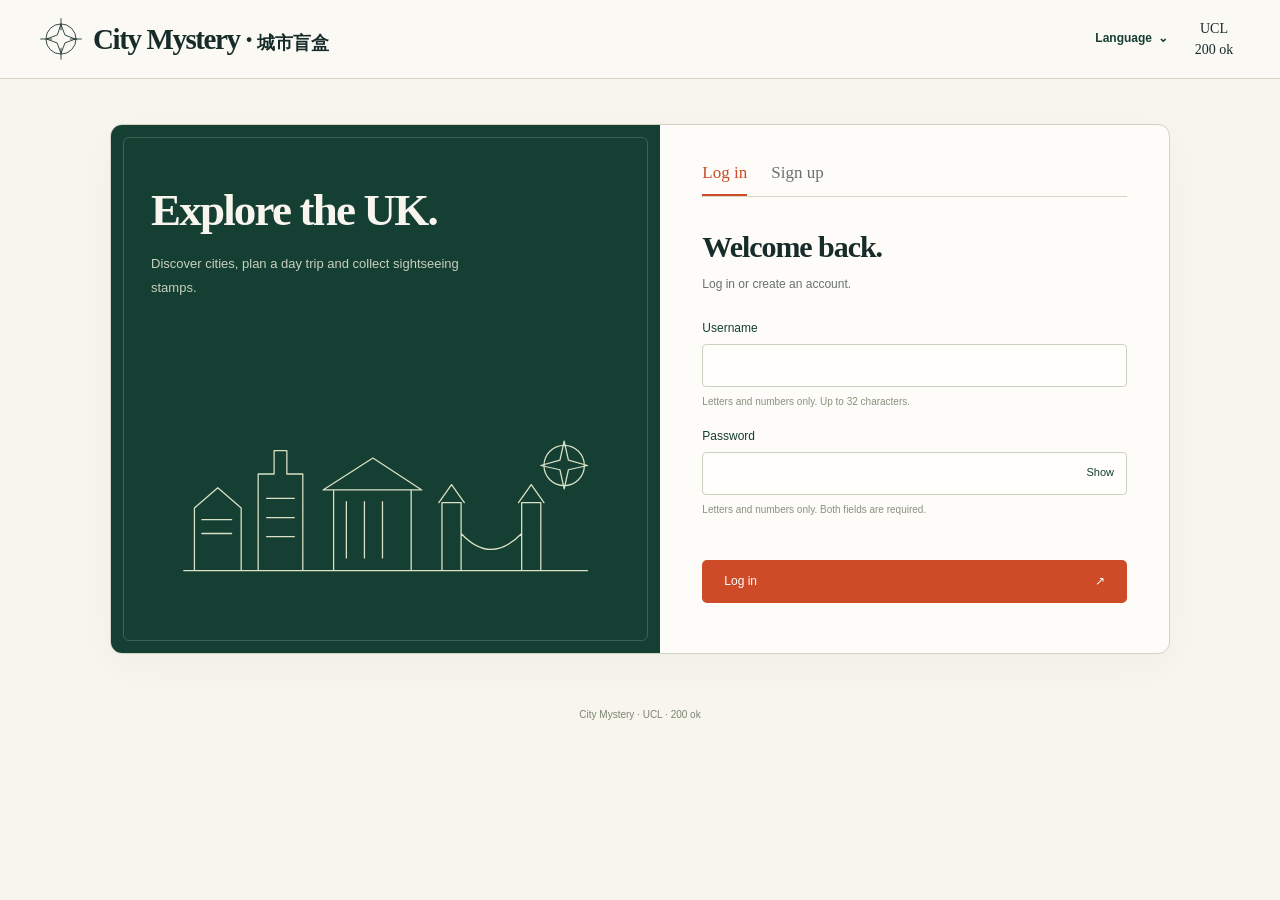
==== public/login.html @ 19444ec1 "Add City Mystery website" ====
<!doctype html>
<html lang="en"><head><meta charset="utf-8"><meta name="viewport" content="width=device-width, initial-scale=1"><meta name="theme-color" content="#153f32"><title>Log in — City Mystery</title><link rel="icon" href="assets/favicon.svg" type="image/svg+xml"><link rel="stylesheet" href="css/styles.css"><link rel="stylesheet" href="css/compact.css"><link rel="stylesheet" href="css/account.css"><link rel="stylesheet" href="css/language.css"><script src="js/locale-zh.js" defer></script><script src="js/language.js" defer></script><script src="js/account.js" defer></script><script src="js/login.js" defer></script></head>
<body><header class="site-header login-header"><div class="header-inner"><a class="brand" href="login.html" aria-label="City Mystery"><svg class="brand-compass" viewBox="0 0 64 64" aria-hidden="true"><circle cx="32" cy="32" r="23"/><path d="M32 1v17m0 28v17M1 32h17m28 0h17M32 10l6 16 16 6-16 6-6 16-6-16-16-6 16-6Z"/></svg><span><span class="brand-name"><span lang="en">City Mystery</span><span class="brand-separator" aria-hidden="true"> · </span><span class="brand-local" lang="zh-CN">城市盲盒</span></span></span></a><div class="team-mark"><span>UCL</span><span>200 ok</span></div></div></header>
<main class="login-shell"><section class="login-story"><div><h1>Explore the UK.</h1><p>Discover cities, plan a day trip and collect sightseeing stamps.</p></div><svg class="login-drawing" viewBox="0 0 400 160" aria-hidden="true"><path d="M10 139h380M20 139V80l22-19 22 19v59M27 91h28m-28 13h28M80 139V48h15V26h12v22h15v91m-34-68h26m-26 18h26m-26 18h26M151 139V63h73v76m-83-76 47-30 46 30Zm22 11v53m17-53v53m17-53v53M253 139V75h18v64m57 0V75h18v64m-96-64 12-17 12 17m51 0 12-17 12 17M271 104q28 30 57 0M277 139h45"/><circle cx="368" cy="40" r="19"/><path d="m368 17 4 18 18 5-18 4-4 18-4-18-18-4 18-5Z"/></svg></section>
<section class="login-form-panel"><div class="auth-tabs" role="tablist" aria-label="Account access"><button type="button" role="tab" aria-selected="true" data-auth-mode="login">Log in</button><button type="button" role="tab" aria-selected="false" data-auth-mode="register">Sign up</button></div><h2 id="form-title">Welcome back.</h2><p class="login-intro">Log in or create an account.</p><form id="account-form"><label for="username">Username</label><input id="username" name="username" required pattern="[A-Za-z0-9]+" maxlength="32" autocomplete="username" autocapitalize="none" spellcheck="false" title="Use letters and numbers only"><p class="field-note">Letters and numbers only. Up to 32 characters.</p><label for="password">Password</label><div class="password-field"><input id="password" name="password" type="password" required pattern="[A-Za-z0-9]+" maxlength="128" autocomplete="current-password" title="Use letters and numbers only"><button id="toggle-password" type="button" aria-controls="password">Show</button></div><p class="field-note">Letters and numbers only. Both fields are required.</p><p id="login-error" class="login-error" role="alert"></p><button id="submit-account" type="submit" class="button button-primary login-submit"><span>Log in</span><span aria-hidden="true">↗</span></button></form></section></main>
<footer class="site-footer content-width login-footer"><p>City Mystery · UCL · 200 ok</p></footer></body></html>
---- public/css/styles.css ----
/* City Mystery · plain CSS, no framework. */
:root{--paper:#f7f5ed;--paper-light:#fdfcf8;--ink:#172c29;--green:#153f32;--green-light:#e7ecdf;--orange:#ce4b28;--orange-dark:#aa3618;--muted:#69716d;--line:#d6d5c8;--serif:Georgia,'Times New Roman',serif;--sans:'Segoe UI',Arial,sans-serif;--ease:cubic-bezier(.2,.7,.2,1)}
*{box-sizing:border-box}html{scroll-behavior:smooth}body{margin:0;background:var(--paper);color:var(--ink);font:15px/1.55 var(--sans);background-image:radial-gradient(rgba(88,80,49,.035) .6px,transparent .6px);background-size:6px 6px}button,a{-webkit-tap-highlight-color:transparent}button{font:inherit}button,a,input{touch-action:manipulation}button{cursor:pointer}button:disabled{cursor:not-allowed}a{color:inherit}button:focus-visible,a:focus-visible,[tabindex]:focus-visible{outline:3px solid #d68556;outline-offset:5px}button:disabled{opacity:.55}svg{display:block;fill:none;stroke:currentColor;stroke-width:1.5;stroke-linecap:round;stroke-linejoin:round}h1,h2,h3,p,figure{margin:0}h1,h2,h3{font-family:var(--serif);font-weight:600;letter-spacing:-.035em}button strong{font-family:var(--serif)}.content-width,.header-inner{width:min(1360px,calc(100% - 88px));margin-inline:auto}.sr-only{position:absolute;width:1px;height:1px;padding:0;margin:-1px;overflow:hidden;clip:rect(0,0,0,0);white-space:nowrap;border:0}[hidden]{display:none!important}.skip-link{position:fixed;left:20px;top:-80px;padding:12px 18px;background:var(--green);color:white;z-index:100}.skip-link:focus{top:12px}
.site-header{border-bottom:1px solid var(--line);background:rgba(253,252,248,.65)}.header-inner{display:flex;align-items:center;justify-content:space-between;gap:30px;min-height:96px}.brand{display:flex;align-items:center;gap:15px;text-decoration:none;white-space:nowrap}.brand-compass{width:53px;height:53px;stroke-width:1.3}.compass-fill{fill:currentColor;stroke-width:.2}.brand-name{display:block;font:600 35px/1 var(--serif);letter-spacing:-1.4px}.site-nav{display:flex;align-items:center;gap:40px;margin-right:90px}.site-nav a{position:relative;display:block;text-decoration:none;font:18px/1.4 var(--serif);padding:12px 0}.site-nav a:hover{color:var(--orange)}.site-nav a[aria-current]{color:var(--orange)}.site-nav a[aria-current]:after{content:'';position:absolute;height:2px;background:var(--orange);bottom:3px;left:0;right:0}.team-mark{display:flex;flex-direction:column;text-align:center;min-width:52px;font:18px/1.5 var(--serif)}
.hero{display:grid;grid-template-columns:1fr 1.2fr;align-items:center;gap:50px;padding-block:36px}.eyebrow{font-size:11px;font-weight:600;letter-spacing:2.5px;text-transform:uppercase;color:#557052}.hero h1{font-size:clamp(48px,5.1vw,76px);line-height:1.04;letter-spacing:-3.2px;margin:15px 0 20px}.hero-description{font-size:17px;line-height:1.7;color:#56605d;max-width:470px}.hero-note{margin-top:23px;font-size:12px;color:#7b8075;display:flex;align-items:center;gap:8px}.small-star{font-size:21px;color:var(--orange)}.slideshow{position:relative;padding:7px 7px 31px;border:1px solid var(--line);border-radius:10px;background:#f1efe5;min-width:0}.slides{position:relative;aspect-ratio:1.93;overflow:hidden;border-radius:5px}.slide{position:absolute;inset:0;opacity:0;visibility:hidden;transition:opacity .9s ease,visibility .9s}.slide.is-active{opacity:1;visibility:visible;z-index:1}.slide img{width:100%;height:100%;object-fit:cover;display:block}.slide[data-slide="2"] img{object-position:center 43%}.slide figcaption{position:absolute;bottom:14px;left:17px;background:rgba(22,40,33,.75);color:#fff;padding:5px 10px;border-radius:3px;font:10px/1.5 var(--sans);letter-spacing:1.8px;text-transform:uppercase;backdrop-filter:blur(5px)}.carousel-controls{position:absolute;bottom:0;left:7px;right:7px;height:31px;display:flex;justify-content:center;align-items:center;gap:16px}.carousel-arrow,.carousel-pause{border:0;background:none;color:var(--green);padding:0 4px;min-width:27px;min-height:28px;font-size:16px}.carousel-pause{position:absolute;right:4px;font-size:12px}.carousel-dots{display:flex;align-items:center;gap:9px}.dot{border:0;border-radius:20px;width:6px;height:6px;padding:0;background:#aeb4a3;position:relative}.dot:after{content:'';position:absolute;inset:-10px}.dot.is-active{width:21px;background:var(--green)}
.how-band{border-block:1px solid var(--line);background:rgba(255,255,255,.3)}.how-it-works{list-style:none;padding-block:23px;padding-left:0;display:grid;grid-template-columns:1fr 1.12fr 1fr}.how-it-works li{display:flex;align-items:center;gap:17px;padding-inline:25px;border-left:1px solid var(--line)}.how-it-works li:first-child{padding-left:0;border:0}.how-it-works li:last-child{padding-right:0}.step-number{width:39px;height:39px;flex:none;border:1px solid var(--orange);border-radius:50%;display:grid;place-items:center;font:19px/1 var(--serif);color:var(--orange)}.how-it-works svg{width:27px;height:31px;color:var(--orange);flex:none;stroke-width:1.2}.how-it-works h2{font-size:19px;letter-spacing:-.4px}.how-it-works p{font-size:12px;color:var(--muted);margin-top:3px}
.pace-section{padding-block:28px 32px}.section-heading{display:flex;align-items:center;gap:10px}.section-heading h2{font-size:34px;line-height:1.25}.section-compass{font:37px/1 var(--serif);font-weight:400;color:var(--orange)}.mode-options{display:grid;grid-template-columns:1fr 1fr;gap:16px;margin-top:19px}.mode-option{position:relative;display:flex;align-items:center;gap:18px;border:1px solid #cfcec2;border-radius:7px;padding:20px 23px;background:rgba(255,255,255,.4);color:var(--ink);text-align:left;transition:background .25s,border-color .25s,transform .25s}.mode-option:hover{border-color:#758574;transform:translateY(-2px)}.mode-icon{width:35px;color:#657663;flex:none}.mode-icon svg{width:35px;height:35px;stroke-width:1.3}.mode-text{display:flex;flex-direction:column;gap:4px}.mode-text strong{font-size:26px;line-height:1.1;letter-spacing:-.6px}.mode-text>span{font-size:12px;color:var(--muted)}.mode-count{margin-left:auto;font-size:11px;white-space:nowrap;border:1px solid var(--line);padding:5px 9px;border-radius:4px;color:#556151}.mode-count span{padding-inline:3px;color:#8e9586}.radio-mark{width:22px;height:22px;border:1.4px solid #9aa297;border-radius:50%;display:grid;place-items:center;font-size:13px;flex:none;color:transparent}.mode-option.is-selected{background:var(--green);color:white;border-color:var(--green);box-shadow:inset 0 0 0 3px #ffffff06}.is-selected .mode-icon{color:#ced6be}.is-selected .mode-text>span{color:#d2dccc}.is-selected .mode-count{border-color:#ffffff30;color:#e7eadb}.is-selected .radio-mark{background:#f0f3e8;border-color:#f0f3e8;color:var(--green)}
.adventure-section{border-top:1px dashed #b5bba8;padding-top:28px;padding-bottom:20px}.adventure-heading{display:flex;justify-content:space-between;align-items:center;gap:20px;margin-bottom:26px}.section-intro{font-size:13px;color:var(--muted);margin:9px 0 0 47px}.trip-recipe{font-size:12px;color:#51604f;background:#e9ecdf;border:1px solid #d5dccb;padding:8px 13px;border-radius:30px;white-space:nowrap}.trip-recipe>span{padding-inline:5px;color:#99a28c}.card-board{display:grid;grid-template-columns:minmax(260px,.95fr) minmax(0,2.35fr);gap:24px}.city-column,.discovery-column{min-width:0}.row-heading{display:flex;justify-content:space-between;gap:10px;align-items:center;min-height:25px;margin-bottom:12px}.row-kicker{font-size:10px;letter-spacing:1.7px;font-weight:600;color:#5a7054}.tiny-note{font-size:10px;color:#848c7a}.row-heading h3{font-size:20px;letter-spacing:-.4px}.food-row-heading{margin-top:22px}.small-card-grid{display:grid;grid-template-columns:repeat(3,minmax(0,1fr));gap:13px}.flip-card{position:relative;perspective:1200px;height:285px;min-width:0}.city-card{height:calc(2 * 285px + 59px)}.flipper{position:relative;width:100%;height:100%;transform-style:preserve-3d;transition:transform .68s var(--ease)}.flip-card.is-flipped .flipper{transform:rotateY(180deg)}.card-face{position:absolute;inset:0;backface-visibility:hidden;-webkit-backface-visibility:hidden;border:1px solid var(--line);border-radius:8px;overflow:hidden;box-shadow:0 3px 10px #20281805;display:flex;flex-direction:column}.card-reveal{transform:rotateY(180deg);background:var(--paper-light);padding:16px}.card-mystery{padding:18px;text-align:center;align-items:center;justify-content:space-between;background:#e8ecde;color:var(--green);width:100%;font:inherit}.card-mystery:before{position:absolute;content:'';inset:6px;border:1px solid #bec7ae;border-radius:4px;pointer-events:none}.card-mystery:hover:not(:disabled){background:#dfe6d3}.card-label{display:flex;align-items:center;gap:7px;font-size:9px;line-height:1.3;letter-spacing:1.7px;font-weight:600;text-transform:uppercase}.card-label .mini-line{width:20px;height:1px;background:currentColor;opacity:.4}.mystery-center{display:flex;flex-direction:column;align-items:center;gap:14px;width:100%}.mystery-icon{width:44px;height:44px;stroke-width:1.2}.card-mystery h4,.card-reveal h4{margin:0;font:600 19px/1.17 var(--serif);letter-spacing:-.5px}.mystery-copy{font-size:11px;line-height:1.6;max-width:160px;color:#64735d}.reveal-prompt{font-size:11px;font-weight:600;display:flex;align-items:center;gap:8px;margin-top:8px}.reveal-prompt svg{width:14px;height:14px}.sight-card .card-mystery{background:#173f33;color:#f4f2e7}.sight-card .card-mystery:before{border-color:#ffffff35}.sight-card .card-mystery:hover:not(:disabled){background:#1f4c3d}.sight-card .mystery-copy{color:#c1cbb7}.card-corner{position:absolute;width:4px;height:4px;border:1px solid currentColor;border-radius:50%;opacity:.35;pointer-events:none}.card-corner.top-left{top:11px;left:11px}.card-corner.bottom-right{bottom:11px;right:11px}.flip-card.is-waiting .card-mystery{opacity:.66}.flip-card.is-waiting .mystery-copy{font-size:10px}.flip-card.is-locked .card-mystery{background:#eeeee5;color:#8b9488;border-style:dashed}.flip-card.is-locked .card-mystery:before{border-style:dashed;border-color:#d1d5c8}.flip-card.is-locked .mystery-copy{color:#8b9488}.locked-tag{font-size:9px;text-transform:uppercase;letter-spacing:1px;padding:4px 7px;background:#e1e4d9;border-radius:3px}.city-card .card-mystery{background:var(--green);color:var(--paper);padding:28px 22px}.city-card .card-mystery:before{inset:11px;border-color:#a3b49366;border-radius:4px}.city-card .card-mystery:after{content:'';position:absolute;inset:19px;border-block:1px solid #a3b49333;pointer-events:none}.city-card .card-mystery:hover{background:#1c4939}.city-mystery-art{width:min(100%,225px);aspect-ratio:1;margin-bottom:18px;position:relative;display:grid;place-items:center}.city-mystery-art:before,.city-mystery-art:after{content:'';position:absolute;border:1px solid #b4c3a050;border-radius:50%}.city-mystery-art:before{inset:9px}.city-mystery-art:after{inset:25px;border-style:dashed}.city-mystery-art svg{width:73%;height:73%;stroke-width:.8}.city-card .card-mystery h4{font-size:35px;line-height:1.05;letter-spacing:-1px;max-width:230px}.city-card .mystery-copy{max-width:210px;color:#bacab4;font-size:12px;margin-top:16px}.city-card .reveal-prompt{background:#ececdd;color:var(--green);padding:12px 23px;border-radius:4px;margin-bottom:10px;font-size:12px;gap:12px}.city-topline{letter-spacing:2.5px;font-size:9px;text-transform:uppercase}.city-bottomline{font-size:9px;letter-spacing:1.8px;color:#b8c7ab;margin-top:14px}.city-card .card-reveal{padding:7px;border-color:#8a9d79}.city-photo{position:relative;height:53%;min-height:220px;border-radius:4px;overflow:hidden}.city-photo img{width:100%;height:100%;object-fit:cover;display:block}.city-photo:after{content:'';position:absolute;inset:0;background:linear-gradient(transparent 60%,#132d2260)}.city-photo .city-photo-label{position:absolute;left:16px;top:16px;z-index:1;background:#f8f6eae6;border-radius:20px;padding:5px 9px;font-size:9px;letter-spacing:2px}.city-info{padding:24px 20px 15px;flex:1;display:flex;flex-direction:column;min-height:0}.country-label{font-size:10px;letter-spacing:2.3px;color:#79856d;text-transform:uppercase}.city-card .city-info h4{font-size:42px;line-height:1.1;margin-top:8px;letter-spacing:-1.2px}.city-tagline{font:italic 16px/1.4 var(--serif);color:#5c6b55;margin-top:12px}.city-description{font-size:12px;color:#7b8175;margin-top:10px;max-width:240px}.city-info .card-actions{margin-top:auto;padding-top:18px}.city-status{font-size:10px;color:var(--green);display:flex;align-items:center;gap:5px}.city-status svg{height:14px;width:14px}.city-info .draw-again{font-size:11px}.card-reveal>.card-label{color:#748069;letter-spacing:1.4px;font-size:9px}.place-title-row{display:flex;align-items:center;gap:10px;justify-content:space-between;margin-top:15px}.place-glyph{width:29px;height:29px;color:#557653;flex:none}.card-reveal h4{font-size:20px;overflow-wrap:anywhere}.place-description{font-size:11px;line-height:1.6;color:#687366;margin-top:10px}.place-address{display:flex;align-items:flex-start;gap:4px;font-size:10px;line-height:1.5;color:#818777;margin-top:11px}.place-address svg{width:12px;height:13px;flex:none;margin-top:1px}.nearby-note{font-size:9px;line-height:1.4;color:#637c50;margin-top:8px}.food-tag{font-size:9px;line-height:1.2;color:#976b3c;text-transform:uppercase;letter-spacing:.6px;margin-top:5px}.card-actions{display:flex;justify-content:space-between;align-items:center;border-top:1px solid #e0e2d6;gap:8px;margin-top:auto;padding-top:10px}.draw-again,.source-link{font-size:10px;line-height:1.5;color:#53634c;text-underline-offset:3px}.draw-again{background:none;border:0;padding:3px 0;display:flex;align-items:center;gap:4px}.draw-again svg{height:12px;width:12px}.draw-again:hover,.source-link:hover{color:var(--orange)}.source-link{text-decoration:none;color:#859078;white-space:nowrap}.source-link:hover{text-decoration:underline}.reveal-ready{font-size:9px;color:#7e8d71}.food-card .card-reveal{background:#fcfbf5}.card-reveal .food-title{font-size:18px}.card-reveal .food-title-row{margin-top:12px}.food-card .place-description{margin-top:8px;font-size:10px}.food-card .place-address{margin-top:8px;font-size:9px}.food-card .card-reveal{padding:14px}.city-column .tiny-note{font-size:9px}.card-board.city-is-busy .small-card-grid{opacity:.4;pointer-events:none;transition:opacity .2s}.flip-card.is-busy{pointer-events:none}.trip-bottom-bar{display:flex;align-items:center;justify-content:space-between;gap:30px;border-top:1px solid var(--line);padding-top:23px;margin-top:29px}.trip-bottom-bar>p{font-size:12px;color:#65705e;display:flex;align-items:center;gap:9px}.progress-dot{width:6px;height:6px;background:#9ca98d;border-radius:50%;flex:none}.progress-dot.is-ready{background:var(--orange);box-shadow:0 0 0 4px #ce4b2810}.build-action{text-align:right}.button{border:1px solid transparent;padding:12px 26px;border-radius:5px;display:inline-flex;align-items:center;justify-content:center;gap:38px;font:14px/1.5 var(--sans)}.button-primary{background:var(--orange);color:white}.button-primary:hover:not(:disabled){background:var(--orange-dark)}.button-primary:disabled{background:#b3b8b1;color:white;opacity:.7}.build-button span{font-size:20px;line-height:1}.build-action>span{display:block;font-size:10px;color:#8a8e82;margin-top:7px}.selection-note{font-size:10px;color:#8a9081;margin-top:10px}.site-footer{display:flex;justify-content:space-between;gap:20px;border-top:1px solid var(--line);padding:18px 0 26px;font-size:10px;color:#7c8575;margin-top:24px}.site-footer p>span{margin-inline:10px}.text-button{border:0;background:none;padding:0;font-size:10px;color:inherit;text-decoration:underline;text-underline-offset:4px}.blank-page{min-height:calc(100vh - 97px)}
dialog{width:min(680px,calc(100% - 32px));max-height:85vh;padding:35px;border:1px solid var(--line);border-radius:10px;background:var(--paper-light);color:var(--ink);box-shadow:0 20px 100px #14291e30}dialog::backdrop{background:#14281f70;backdrop-filter:blur(3px)}dialog h2{font-size:32px;margin:10px 0 20px}dialog h3{font-size:20px;margin:25px 0 10px}dialog p{font-size:12px;color:#64705e;margin-top:12px}dialog .eyebrow{font-size:9px}.dialog-close{position:absolute;top:14px;right:17px;border:0;background:none;color:#65735d;font-size:27px;line-height:1}.credit-entry{font-size:11px;margin:12px 0;line-height:1.8;color:#6b7665}.credit-entry a{color:var(--green)}.place-credit-city{display:block;margin-top:15px;font:600 17px var(--serif)}.place-credit-list{display:flex;flex-wrap:wrap;gap:4px 14px;list-style:none;margin:9px 0;padding:0;font-size:10px}.toast{position:fixed;bottom:24px;left:50%;transform:translateX(-50%);background:var(--green);color:white;box-shadow:0 5px 20px #0002;border-radius:6px;padding:12px 22px;font-size:12px;z-index:10;max-width:calc(100vw - 32px)}
@media(min-width:1550px){.hero h1{font-size:78px}.hero{padding-block:45px}.flip-card{height:295px}.city-card{height:649px}.card-reveal h4{font-size:21px}.place-description{font-size:12px}.food-card .place-description{font-size:11px}.food-card .food-title{font-size:20px}}
@media(max-width:1190px){.content-width,.header-inner{width:calc(100% - 56px)}.site-nav{margin-right:0;gap:27px}.brand-name{font-size:30px}.brand-compass{width:45px;height:45px}.hero{gap:30px}.hero h1{letter-spacing:-2px}.hero-description{font-size:15px}.hero-note{font-size:10px}.how-it-works{grid-template-columns:1fr 1.1fr 1fr}.how-it-works li{gap:11px;padding-inline:17px}.how-it-works svg{display:none}.how-it-works h2{font-size:17px}.how-it-works p{font-size:10px}.mode-option{padding:18px;gap:13px}.mode-count{font-size:9px}.mode-text strong{font-size:24px}.mode-text>span{font-size:11px}.mode-icon{display:none}.section-heading h2{font-size:31px}.card-board{grid-template-columns:minmax(235px,.95fr) minmax(0,2.4fr);gap:17px}.small-card-grid{gap:10px}.flip-card{height:298px}.city-card{height:655px}.card-reveal{padding:13px}.place-title-row{margin-top:12px;gap:6px}.card-reveal h4{font-size:18px}.place-glyph{width:24px;height:24px}.food-card .card-reveal{padding:12px}.food-card .food-title{font-size:17px}.row-kicker{font-size:9px}.city-column .tiny-note{display:none}.card-mystery{padding:17px 12px}.mystery-copy{font-size:10px}.card-mystery h4{font-size:18px}.city-card .city-info h4{font-size:36px}.city-info{padding:22px 15px 14px}}
@media(max-width:900px){.header-inner{gap:18px;min-height:85px}.brand{gap:10px}.brand-name{font-size:27px}.brand-compass{width:39px;height:39px}.site-nav{gap:22px}.site-nav a{font-size:15px}.team-mark{font-size:15px;min-width:40px}.hero{gap:23px}.hero h1{font-size:50px}.hero-note{display:none}.hero-description{font-size:14px;line-height:1.6}.eyebrow{font-size:9px}.slides{aspect-ratio:1.5}.mode-options{gap:12px}.mode-option{padding:17px 15px;gap:10px}.mode-text strong{font-size:23px}.mode-text>span{font-size:10px}.mode-count{display:none}.radio-mark{margin-left:auto}.trip-recipe{font-size:10px}.card-board{grid-template-columns:minmax(200px,.9fr) minmax(0,2fr);gap:16px}.small-card-grid{grid-template-columns:repeat(3,minmax(0,1fr));gap:8px}.card-reveal h4{font-size:16px}.card-reveal .food-title{font-size:15px}.place-glyph{display:none}.place-description{font-size:10px}.source-link{font-size:9px}.draw-again{font-size:9px}.card-reveal{padding:11px}.food-card .card-reveal{padding:10px}.flip-card{height:315px}.city-card{height:689px}.city-photo{height:47%}.city-card .card-mystery h4{font-size:30px}.card-mystery h4{font-size:16px}.mystery-icon{width:34px;height:34px}.card-label{font-size:8px;letter-spacing:1px}.mystery-copy{font-size:9px}.reveal-prompt{font-size:10px;gap:3px}.city-card .card-mystery{padding:25px 17px}.city-card .reveal-prompt{padding:11px 15px}.city-card .city-info h4{font-size:33px}.city-status{font-size:9px}.city-info .card-actions{align-items:start;gap:10px;flex-direction:column}.city-info .draw-again{font-size:10px}.card-reveal .place-address{font-size:9px}.nearby-note{font-size:8px}.city-tagline{font-size:15px}.city-description{font-size:11px}.how-it-works h2{font-size:16px}.how-it-works p{font-size:9px}.step-number{width:32px;height:32px;font-size:16px}}
@media(max-width:700px){.content-width,.header-inner{width:calc(100% - 36px)}.header-inner{position:relative;min-height:110px;align-items:flex-start;padding-top:18px}.brand-name{font-size:28px}.team-mark{font-size:14px}.site-nav{position:absolute;bottom:0;left:0;right:0;justify-content:center;gap:35px}.site-nav a{font-size:14px;padding:9px 0 11px}.site-nav a[aria-current]:after{bottom:5px}.hero{grid-template-columns:1fr;padding-block:27px;gap:24px}.hero h1{font-size:55px;margin:12px 0 14px;letter-spacing:-2.4px}.hero-description{max-width:490px;font-size:14px}.hero-note{display:flex;margin-top:14px}.slideshow{padding:5px 5px 29px}.slides{aspect-ratio:1.95}.slide figcaption{font-size:8px;bottom:10px;left:10px}.eyebrow{font-size:9px;letter-spacing:2px}.how-it-works{padding-block:17px;grid-template-columns:repeat(3,1fr)}.how-it-works li{padding-inline:12px;display:block}.how-it-works .step-number{width:27px;height:27px;margin-bottom:9px;font-size:14px}.how-it-works h2{font-size:15px;line-height:1.2}.how-it-works p{font-size:9px;line-height:1.5;margin-top:6px;max-width:120px}.pace-section{padding-block:25px}.section-heading h2{font-size:29px;line-height:1.15}.section-compass{font-size:30px}.section-heading{gap:8px}.mode-options{margin-top:18px;gap:10px}.mode-option{padding:15px 12px;align-items:flex-start;min-height:106px;gap:6px}.mode-text strong{font-size:22px}.mode-text>span{font-size:9px;line-height:1.5;margin-top:3px;max-width:120px}.radio-mark{width:18px;height:18px;font-size:10px;margin-top:3px}.adventure-section{padding-top:24px}.adventure-heading{display:block;margin-bottom:23px}.section-intro{margin-left:38px;font-size:11px;margin-top:8px}.trip-recipe{display:inline-block;margin-top:14px;margin-left:38px;font-size:10px;padding:5px 10px}.card-board{display:block}.city-column{margin-bottom:27px}.city-column .row-heading{margin-bottom:10px}.city-column .tiny-note{display:block}.city-card{height:380px;max-width:100%}.city-card .card-mystery{padding:22px;flex-direction:column}.city-card .mystery-center{flex-direction:row;gap:15px;text-align:left;width:100%;justify-content:center}.city-mystery-art{width:145px;flex:none;margin-bottom:0}.city-card .card-mystery h4{font-size:31px;max-width:150px}.city-card .mystery-copy{max-width:160px;font-size:11px;margin-top:11px}.city-card .reveal-prompt{padding:10px 21px;margin-bottom:0}.city-bottomline{margin-top:10px;font-size:8px}.city-topline{font-size:8px}.city-card .card-reveal{display:grid;grid-template-columns:46% 54%;padding:6px}.city-photo{height:100%;min-height:0}.city-info{padding:20px 15px}.city-card .city-info h4{font-size:33px;margin-top:7px}.country-label{font-size:9px}.city-tagline{font-size:14px}.city-description{font-size:11px}.city-info .card-actions{flex-direction:column;padding-top:13px;gap:7px}.city-photo .city-photo-label{left:9px;top:10px;font-size:8px}.small-card-grid{gap:9px}.flip-card:not(.city-card){height:285px}.card-mystery{padding:16px 10px}.card-label{font-size:7px}.card-mystery h4{font-size:16px;letter-spacing:-.4px}.mystery-copy{font-size:9px}.card-reveal h4,.card-reveal .food-title{font-size:15px;letter-spacing:-.5px;line-height:1.15}.place-title-row{margin-top:14px}.place-description{font-size:9px;line-height:1.5}.food-card .place-description{font-size:9px}.card-reveal .place-address,.food-card .place-address{font-size:8px;gap:3px;margin-top:8px}.place-address svg{width:10px;height:11px}.card-reveal{padding:10px}.food-card .card-reveal{padding:9px}.food-tag{font-size:7px;line-height:1.3}.nearby-note{font-size:7px}.source-link{font-size:8px}.card-actions{gap:3px;padding-top:8px}.draw-again{font-size:8px;gap:2px}.draw-again svg{width:10px}.food-row-heading{margin-top:22px}.row-heading h3{font-size:20px}.tiny-note{font-size:9px}.trip-bottom-bar{flex-direction:column;gap:16px;align-items:stretch;margin-top:24px;padding-top:20px}.trip-bottom-bar>p{font-size:11px}.build-action{text-align:center}.build-button{width:100%;justify-content:space-between;padding:13px 18px}.build-action>span{font-size:9px}.selection-note{font-size:9px;text-align:center;margin-top:15px}.site-footer{font-size:9px;align-items:center;gap:12px;padding-bottom:20px;margin-top:10px}.site-footer p>span{margin-inline:4px}.text-button{font-size:9px}.blank-page{min-height:calc(100vh - 111px)}dialog{padding:29px 23px}dialog h2{font-size:29px}}
@media(max-width:390px){.content-width,.header-inner{width:calc(100% - 28px)}.hero h1{font-size:48px}.brand-name{font-size:25px}.brand-compass{width:35px;height:35px}.site-nav{gap:28px}.section-heading h2{font-size:26px}.mode-text strong{font-size:20px}.mode-option{padding:13px 10px}.small-card-grid{gap:6px}.card-reveal{padding:8px}.food-card .card-reveal{padding:8px}.card-reveal h4,.card-reveal .food-title{font-size:14px}.card-mystery h4{font-size:14px}.mystery-copy{font-size:8px}.reveal-prompt{font-size:9px}.card-mystery{padding:16px 8px}.card-actions{flex-wrap:wrap}.city-card .mystery-center{gap:7px}.city-mystery-art{width:128px}.city-card .card-mystery h4{font-size:29px}.city-card .city-info h4{font-size:28px}.city-tagline{font-size:13px}.city-description{font-size:10px}.city-info{padding:18px 12px}.flip-card:not(.city-card){height:300px}}
@media(max-width:600px){.small-card-grid{grid-template-columns:repeat(2,minmax(0,1fr));gap:12px}.small-card-grid .flip-card:last-child{grid-column:1/-1;height:235px}.flip-card:not(.city-card){height:310px}.food-card:not(.city-card){height:335px}.card-reveal{padding:15px}.food-card .card-reveal{padding:15px}.card-reveal h4,.card-reveal .food-title{font-size:19px;letter-spacing:-.4px}.card-reveal .place-description,.food-card .place-description{font-size:11px;line-height:1.6}.card-reveal .place-address,.food-card .place-address{font-size:10px;margin-top:11px}.card-reveal .food-tag{font-size:8px}.nearby-note{font-size:9px}.draw-again{font-size:10px}.source-link{font-size:9px}.card-label{font-size:9px}.card-actions{flex-wrap:nowrap;gap:8px}.card-mystery{padding:20px 14px}.card-mystery h4{font-size:19px}.mystery-copy{font-size:11px}.reveal-prompt{font-size:11px}.small-card-grid .flip-card:last-child .place-description{max-width:300px}.small-card-grid .flip-card:last-child .place-title-row{margin-top:10px}.small-card-grid .flip-card:last-child .card-mystery .mystery-center{gap:9px}.small-card-grid .flip-card:last-child .mystery-icon{width:30px;height:30px}}
@media(max-width:700px){.mode-option{flex-wrap:wrap;min-height:132px;align-content:flex-start}.mode-count{display:block;order:3;margin-left:0;margin-top:9px;font-size:8px;padding:4px 6px}.mode-text{padding-right:15px}.radio-mark{position:absolute;right:12px;top:14px}}
@media(prefers-reduced-motion:reduce){html{scroll-behavior:auto}*,*:before,*:after{animation-duration:.01ms!important;transition-duration:.01ms!important}.slide{transition:none}.mode-option:hover{transform:none}}

/* Photographs on every revealed sight and food card. */
.flip-card:not(.city-card){height:355px}.city-card{height:769px}
.discovery-photo{position:relative;flex:none;height:112px;overflow:hidden;border-radius:4px;margin-bottom:0;background:#e4e9dc}.discovery-photo img{display:block;width:100%;height:100%;object-fit:cover}.card-reveal.has-photo>.card-label{position:absolute;top:22px;left:22px;z-index:1;background:#faf9efed;border-radius:20px;padding:4px 7px;color:#4c6144;font-size:8px;gap:4px;letter-spacing:1px}.card-reveal.has-photo>.card-label .mini-line{width:9px}.card-reveal.has-photo .place-title-row{margin-top:14px}.card-reveal.has-photo .place-glyph{display:none}.dish-caption{position:absolute;bottom:5px;right:5px;background:#fffdf1db;border-radius:2px;padding:2px 5px;font:8px/1.4 var(--sans);letter-spacing:.2px;color:#5d6954}.card-reveal.has-photo .card-actions{margin-top:auto}.card-reveal.has-photo .place-description{font-size:11px}.card-reveal.has-photo .place-address{font-size:10px}.food-card .card-reveal.has-photo .nearby-note{font-size:9px}.food-card .card-reveal.has-photo .food-title{font-size:19px}
@media(max-width:1190px){.card-reveal.has-photo{padding:12px}.card-reveal.has-photo>.card-label{top:18px;left:18px}.card-reveal.has-photo .place-description{font-size:10px}.card-reveal.has-photo .place-address{font-size:9px}.food-card .card-reveal.has-photo .food-title{font-size:18px}}
@media(max-width:900px){.card-board{display:block}.city-column{margin-bottom:27px}.city-card{height:460px}.city-card .card-reveal{display:grid;grid-template-columns:46% 54%}.city-card .city-photo{height:100%;min-height:0}.city-card .city-info{padding:25px}.city-card .mystery-center{flex-direction:row;justify-content:center;gap:22px;text-align:left}.city-mystery-art{width:180px;margin-bottom:0}.city-card .card-mystery h4{max-width:200px}.city-card .mystery-copy{font-size:12px}.flip-card:not(.city-card){height:410px}.card-reveal.has-photo .place-description{font-size:11px}.card-reveal.has-photo .place-address{font-size:10px}}
@media(max-width:600px){.small-card-grid .flip-card:last-child{height:400px}.flip-card:not(.city-card){height:420px}.city-card .city-info{padding:20px 14px}.city-mystery-art{width:140px}.city-card .mystery-center{gap:14px}.card-reveal.has-photo .place-title-row{margin-top:12px}.card-reveal.has-photo .place-description{font-size:11px}.card-reveal.has-photo .place-address{font-size:10px}.food-card .card-reveal.has-photo .place-description{display:none}.card-reveal.has-photo .food-tag{font-size:9px}}
@media(max-width:420px){.small-card-grid{grid-template-columns:1fr}.small-card-grid .flip-card:last-child{grid-column:auto;height:365px}.flip-card:not(.city-card){height:365px}.food-card .card-reveal.has-photo .place-description{display:block}.card-reveal.has-photo{padding:15px}.card-reveal.has-photo>.card-label{top:21px;left:21px}.card-reveal.has-photo .place-address{font-size:11px}.card-reveal.has-photo .place-title-row h4,.food-card .card-reveal.has-photo .food-title{font-size:22px}.city-card{height:460px}.city-card .mystery-center{gap:7px}.city-mystery-art{width:125px}}

/* Keep the redraw action readable at every card width. */
.flip-card .draw-again {
  min-height: 24px;
  font-size: 13px;
  font-weight: 600;
  color: var(--green);
  text-decoration: underline;
  gap: 5px;
}
.city-card .city-info .draw-again { font-size: 14px; }
.flip-card .draw-again svg { width: 13px; height: 13px; flex: none; }
.flip-card .draw-again:hover { color: var(--orange); }

.city-card .card-reveal {
  display: flex;
  flex-direction: column;
}
.city-card .city-photo {
  flex: 0 0 50%;
  height: auto;
  min-height: 0;
}
.city-card .city-photo img { object-position: center 38%; }
.city-card .city-description {
  margin: 10px 0 0;
  font: 15px/1.55 var(--serif);
  color: var(--muted);
}
@media (max-width: 700px) {
  .city-card .city-photo { flex-basis: 46%; }
  .city-card .city-description { font-size: 14px; }
}

/* The description sits below the address on both types of discovery card. */
.card-reveal.has-photo .place-description,
.food-card .card-reveal.has-photo .place-description {
  display: block;
  margin: 8px 0 0;
  font-size: 12px;
  line-height: 1.45;
}
@media (max-width: 700px) {
  .card-reveal.has-photo .place-description,
  .food-card .card-reveal.has-photo .place-description { font-size: 11px; }
}
---- public/css/compact.css ----
/* Shared, compact proportions. Mobile keeps comfortable reading and tap sizes. */
@media (min-width: 901px) {
  .content-width,.header-inner{width:min(1200px,calc(100% - 64px))}
  .header-inner{min-height:74px;gap:24px}
  .brand{gap:11px}.brand-compass{width:42px;height:42px}
  .brand-name{font-size:29px}
  .site-nav{gap:30px;margin-right:45px}.site-nav a{font-size:16px;padding:9px 0}
  .team-mark{font-size:15px}
  .hero,.trip-hero{padding-block:22px;gap:36px;grid-template-columns:1fr 1.1fr}
  .hero h1,.trip-hero h1{font-size:clamp(40px,3.8vw,53px);letter-spacing:-2px;line-height:1.05;margin:12px 0 14px}
  .hero-description,.trip-hero .hero-description{font-size:14px;line-height:1.65;max-width:410px}
  .eyebrow{font-size:9px;letter-spacing:2px}.hero-note{font-size:10px;margin-top:14px}
  .slideshow{padding:5px 5px 27px;border-radius:7px}
  .slides,.trip-slideshow .slides{aspect-ratio:2.5;max-height:220px}
  .carousel-controls{height:27px}.slide figcaption{font-size:8px;bottom:10px;left:12px}
  .how-it-works{padding-block:15px;margin-block:0}
  .how-it-works li{gap:12px;padding-inline:20px}
  .step-number{width:31px;height:31px;font-size:16px}
  .how-it-works svg{width:23px;height:25px}
  .how-it-works h2{font-size:17px}.how-it-works p{font-size:11px}
  .pace-section{padding-block:20px 23px}
  .section-heading h2,.trip-section-heading h2{font-size:28px}
  .section-compass{font-size:30px}.section-heading{gap:8px}
  .mode-options{margin-top:13px;gap:13px}
  .mode-option{padding:14px 18px;gap:13px;border-radius:5px}
  .mode-icon,.mode-icon svg{width:28px;height:28px}
  .mode-text strong{font-size:22px}.mode-text>span{font-size:11px}
  .mode-count{font-size:10px;padding:4px 7px}.radio-mark{width:19px;height:19px;font-size:11px}
  .adventure-section{padding-top:21px}.adventure-heading{margin-bottom:18px}
  .section-intro{font-size:11px;margin-top:6px;margin-left:38px}
  .trip-recipe{font-size:10px;padding:6px 10px}
  .card-board{gap:20px;grid-template-columns:minmax(240px,.95fr) minmax(0,2.35fr)}
  .row-heading{margin-bottom:9px;min-height:23px}.row-heading h3{font-size:18px}
  .food-row-heading{margin-top:18px}.small-card-grid{gap:11px}
  .flip-card:not(.city-card){height:330px}.city-card{height:710px}
  .card-reveal.has-photo{padding:12px}.discovery-photo{height:100px}
  .card-reveal.has-photo>.card-label{top:18px;left:18px}
  .card-reveal.has-photo .place-title-row{margin-top:11px}
  .card-reveal h4,.food-card .card-reveal.has-photo .food-title{font-size:18px}
  .city-card .city-info h4{font-size:34px}.city-info{padding:18px 16px 12px}
  .city-card .card-mystery h4{font-size:29px}.city-mystery-art{width:185px;margin-bottom:12px}
  .city-tagline{font-size:14px;margin-top:9px}.city-description{font-size:11px;margin-top:8px}
  .city-card .reveal-prompt{padding:10px 19px}.card-mystery{padding:15px}
  .card-mystery h4{font-size:17px}.mystery-icon{width:36px;height:36px}
  .trip-bottom-bar{padding-top:17px;margin-top:22px;gap:22px}
  .button{padding:10px 21px;font-size:12px;gap:28px}
  .site-footer{padding-block:14px 20px;margin-top:18px}
  .edit-discoveries{margin-top:15px}
  .trip-summary{padding-block:12px;margin-bottom:21px}
  .trip-summary>div{font-size:17px;gap:14px}.trip-summary svg{width:23px;height:23px}
  .trip-section-heading{margin-bottom:16px}
  .trip-page .trip-list-columns{gap:22px 14px}
  .sight-itinerary,.food-itinerary{row-gap:22px}
  .trip-page .trip-column-heading h3{font-size:20px}
  .trip-page .trip-sight-card,.trip-page .food-find{padding:10px}
  .trip-page .trip-place-visual{height:88px;margin-bottom:10px}
  .trip-page .trip-place-title,.trip-page .food-find .trip-place-title{font-size:18px}
  .trip-page .trip-place-description,.trip-page .food-find .trip-place-description{margin-top:7px;line-height:1.55}
  .trip-page .trip-place-address,.trip-page .food-find .trip-place-address{margin-top:8px;line-height:1.5}
  .trip-page .trip-sight:not(:last-child):after{bottom:-22px;height:22px}
  .trip-page .trip-leg{bottom:-18px}
  .trip-map-panel{padding:12px 10px;top:16px}
  .map-panel-heading{padding-bottom:11px}.map-panel-heading h2{font-size:22px}
  .trip-page .map-frame{height:clamp(380px,55vh,540px)}
  .route-information{padding-top:10px;font-size:10px}.route-explanation{font-size:9px;margin-top:7px}
}
@media (min-width: 901px) and (max-width: 1100px) {
  .site-nav{margin-right:0;gap:24px}.card-board{gap:16px}
  .card-reveal h4,.food-card .card-reveal.has-photo .food-title{font-size:17px}
}
@media (max-width: 900px) {
  .hero h1,.trip-hero h1{font-size:44px}
  .hero,.trip-hero{padding-block:23px}
  .slides,.trip-slideshow .slides{aspect-ratio:2.15;max-height:240px}
  .trip-page .map-frame{height:390px}
}

/* More room for photographs; fewer captions and no architectural crops. */
.slides,.trip-slideshow .slides{aspect-ratio:1.8;max-height:300px;background:#eeeee5}
.slide img{object-fit:contain;object-position:center!important}
.hero h1,.trip-hero h1{font-size:clamp(38px,3.7vw,50px)}
.discovery-photo{height:160px;background:#f0f0e9}
.discovery-photo img,.trip-place-visual img{object-fit:contain;object-position:center}
.city-photo{height:66%;background:#f0f0e9}.city-photo img{object-fit:contain;object-position:center}
.city-tagline{display:none}.city-info{padding:16px}.city-card .city-info h4{font-size:32px}
.flip-card:not(.city-card){height:330px}.city-card{height:710px}
.card-reveal.has-photo .place-address{font-size:10px;margin-top:10px}
.card-reveal.has-photo .place-title-row{margin-top:12px}
.card-reveal.has-photo .place-description{display:none}
.trip-page .trip-place-visual{height:175px;background:#f0f0e9}
.trip-page .trip-column-heading>p{min-height:0}.trip-page .trip-list-columns{row-gap:22px}
.trip-page .trip-place-address{font-size:10px}.trip-page .trip-card-links,.trip-page .food-find-footer{min-height:32px}
.trip-page .food-find-nearby{font-size:9px}
.complete-trip-box{padding-top:13px;margin-top:13px}
.route-information:has(#route-status:empty){display:none}
@media(min-width:901px){.hero,.trip-hero{padding-block:22px}.trip-hero h1{margin-bottom:0}.trip-page .map-frame{height:clamp(380px,55vh,540px)}}
@media(max-width:900px){.city-card{height:430px}.city-card .city-photo{height:100%}.discovery-photo{height:150px}.flip-card:not(.city-card){height:330px}.trip-page .trip-place-visual{height:190px}}
@media(max-width:600px){.small-card-grid{grid-template-columns:1fr}.small-card-grid .flip-card:last-child{grid-column:auto;height:330px}.flip-card:not(.city-card){height:330px}.discovery-photo{height:175px}.city-card{height:360px}.slides,.trip-slideshow .slides{aspect-ratio:1.65;max-height:250px}.trip-page .trip-place-visual{height:200px}}

.trip-page .trip-place-visual{display:block}.trip-place-visual img{display:block;width:100%;height:100%;min-width:0;min-height:0}

.build-action{margin-left:auto}.site-footer{justify-content:flex-end;border-top:0;padding-block:8px 14px;margin-top:8px}.build-action>span:empty{display:none}
---- public/css/account.css ----
.auth-pending main,.auth-pending .site-footer{visibility:hidden}
.account-button{border:1px solid var(--line);border-radius:6px;background:var(--paper-light);color:var(--green);padding:8px 12px;min-width:70px;max-width:150px;cursor:pointer;font:12px/1.3 var(--sans);gap:3px;align-items:center}
.account-button:hover{border-color:var(--green);background:#e9edde}.account-symbol{font-size:21px;line-height:1}.account-button-name{max-width:125px;overflow:hidden;text-overflow:ellipsis;white-space:nowrap}
.account-dialog{width:min(390px,calc(100% - 36px));padding:34px;border:1px solid var(--line);border-radius:10px;background:var(--paper-light);color:var(--ink)}
dialog::backdrop{background:#132c2960;backdrop-filter:blur(3px)}.account-dialog h2{font-size:32px;margin-top:9px}.account-details{margin:26px 0}.account-details dt{font-size:10px;letter-spacing:1.6px;text-transform:uppercase;color:var(--muted);margin-top:18px}.account-details dd{margin:6px 0 0;font-size:16px;overflow-wrap:anywhere}.logout-button{width:100%;justify-content:space-between;margin-top:9px}.account-error{font-size:12px;color:var(--orange)}
.connection-error{text-align:center;padding:80px 24px;position:fixed;inset:74px 0 0;background:var(--paper);z-index:5}.connection-error h1{font-size:40px}.connection-error p{margin:20px}.connection-error a{text-decoration:none}
.login-header .site-nav{display:none}.login-header .header-inner{min-height:78px}.login-header .team-mark{font-size:14px}
.login-shell{width:min(1060px,calc(100% - 64px));margin:45px auto;display:grid;grid-template-columns:1.08fr 1fr;min-height:530px;border:1px solid #cfd4c3;border-radius:12px;background:var(--paper-light);overflow:hidden;box-shadow:0 12px 40px #20362a08}
.login-story{position:relative;background:var(--green);color:var(--paper);padding:43px 40px;display:flex;flex-direction:column;justify-content:space-between;overflow:hidden}.login-story:before{content:'';position:absolute;inset:12px;border:1px solid #e7edda30;border-radius:6px;pointer-events:none}.login-story .eyebrow{color:#b9c9a9;font-size:9px}.login-story h1{font-size:45px;line-height:1.07;margin:18px 0;letter-spacing:-1.8px}.login-story p:not(.eyebrow){font-size:13px;line-height:1.8;color:#c7d0bf;max-width:330px}.login-drawing{width:100%;height:170px;margin:25px 0 17px;color:#d8e1c5;stroke-width:1.2}.login-caption{font-size:9px;letter-spacing:2px;color:#adbd9c}.login-form-panel{padding:38px 42px}.auth-tabs{display:flex;gap:24px;border-bottom:1px solid var(--line);margin-bottom:32px}.auth-tabs button{border:0;border-bottom:2px solid transparent;background:none;color:var(--muted);padding:0 0 11px;font:17px var(--serif)}.auth-tabs button[aria-selected=true]{border-color:var(--orange);color:var(--orange)}.login-form-panel h2{font-size:30px;line-height:1.2;margin-bottom:10px}.login-intro{font-size:12px;color:var(--muted);margin-bottom:25px}.login-form-panel label{display:block;font-size:12px;color:var(--green);margin:17px 0 7px}.login-form-panel input{width:100%;height:43px;border:1px solid #cbd1bf;border-radius:4px;background:#fffefa;padding:10px 12px;font:14px var(--sans);color:var(--ink)}.login-form-panel input:focus{outline:2px solid #9eb393;outline-offset:2px}.field-note{font-size:10px;color:#89917e;margin-top:7px}.password-field{position:relative}.password-field input{padding-right:60px}.password-field button{position:absolute;right:10px;top:11px;border:0;background:none;font:11px var(--sans);color:var(--green);padding:3px}.login-error{font-size:12px;color:var(--orange);min-height:21px;margin-top:13px}.login-submit{width:100%;justify-content:space-between;margin-top:8px;min-height:43px}.login-bottom{font:italic 13px var(--serif);color:#809072;margin-top:22px}.login-footer{justify-content:center;border:0;font-size:10px}.login-footer p{color:#7a8670}
.complete-trip-box{border-top:1px solid var(--line);margin-top:17px;padding:17px 5px 3px}.complete-trip-box p{font-size:11px;color:var(--muted);margin-bottom:12px}.complete-trip-box .button{width:100%;justify-content:space-between}.complete-trip-box a{display:block;text-align:center;font-size:11px;color:var(--green);margin-top:12px;text-underline-offset:3px}.complete-trip-box .complete-status{margin:10px 0 0;color:var(--orange)}
@media(max-width:700px){.login-shell{width:calc(100% - 32px);margin:25px auto;grid-template-columns:1fr}.login-story{padding:29px}.login-story h1{font-size:35px}.login-drawing{height:105px;margin:15px 0}.login-story p:not(.eyebrow){max-width:none}.login-form-panel{padding:29px}.login-header .header-inner{min-height:80px}.account-dialog{padding:29px}.account-button{padding:6px 9px;max-width:105px}.account-button-name{max-width:80px}}
---- public/css/language.css ----
.header-actions { display: flex; align-items: center; gap: 10px; flex: none; }
.header-actions .account-button {
  flex-direction: row;
  justify-content: center;
  align-items: center;
  gap: 7px;
  min-height: 44px;
  min-width: 0;
  padding: 7px 8px;
  border: 0;
  background: transparent;
  font-weight: 600;
}
.header-actions .account-button svg { flex: none; }
.header-actions .account-button:hover {
  background: transparent;
  text-decoration: underline;
  text-underline-offset: 3px;
}

.brand-local { font-size: .62em; font-family: var(--sans); letter-spacing: 0; white-space: nowrap; }
.language-menu { position: relative; font: 600 12px/1.3 var(--sans); color: var(--green); }
.language-menu summary {
  display: flex;
  align-items: center;
  justify-content: center;
  gap: 6px;
  min-height: 44px;
  padding: 7px 10px;
  border: 0;
  border-radius: 6px;
  background: transparent;
  cursor: pointer;
  list-style: none;
}
.language-menu summary::-webkit-details-marker { display: none; }
.language-menu summary:hover { text-decoration: underline; text-underline-offset: 3px; }
.language-options {
  position: absolute;
  z-index: 12;
  top: calc(100% + 6px);
  right: 0;
  min-width: 120px;
  padding: 5px;
  border: 1px solid var(--line);
  border-radius: 6px;
  background: var(--paper-light);
  box-shadow: 0 6px 16px #20342520;
}
.language-options button {
  display: block;
  width: 100%;
  padding: 9px 10px;
  border: 0;
  border-radius: 4px;
  background: transparent;
  color: var(--green);
  font: inherit;
  text-align: left;
}
.language-options button:hover,
.language-options button[aria-pressed="true"] { background: #e9edde; }
html[lang="zh-CN"] .passport-page-heading,
html[lang="zh-CN"] .eyebrow { letter-spacing: .1em; }
@media (max-width: 900px) {
  .brand-local { display: block; margin-top: 4px; }
  .brand-separator { display: none; }
}
@media (max-width: 700px) {
  .header-inner { gap: 8px; }
  .header-actions { gap: 6px; }
  .language-menu summary { padding-inline: 7px; }
  .header-actions .account-button { min-width: 48px; }
  .header-actions .account-button-name { max-width: 55px; }
  .brand-name { font-size: clamp(20px, 5vw, 28px); white-space: nowrap; }
}
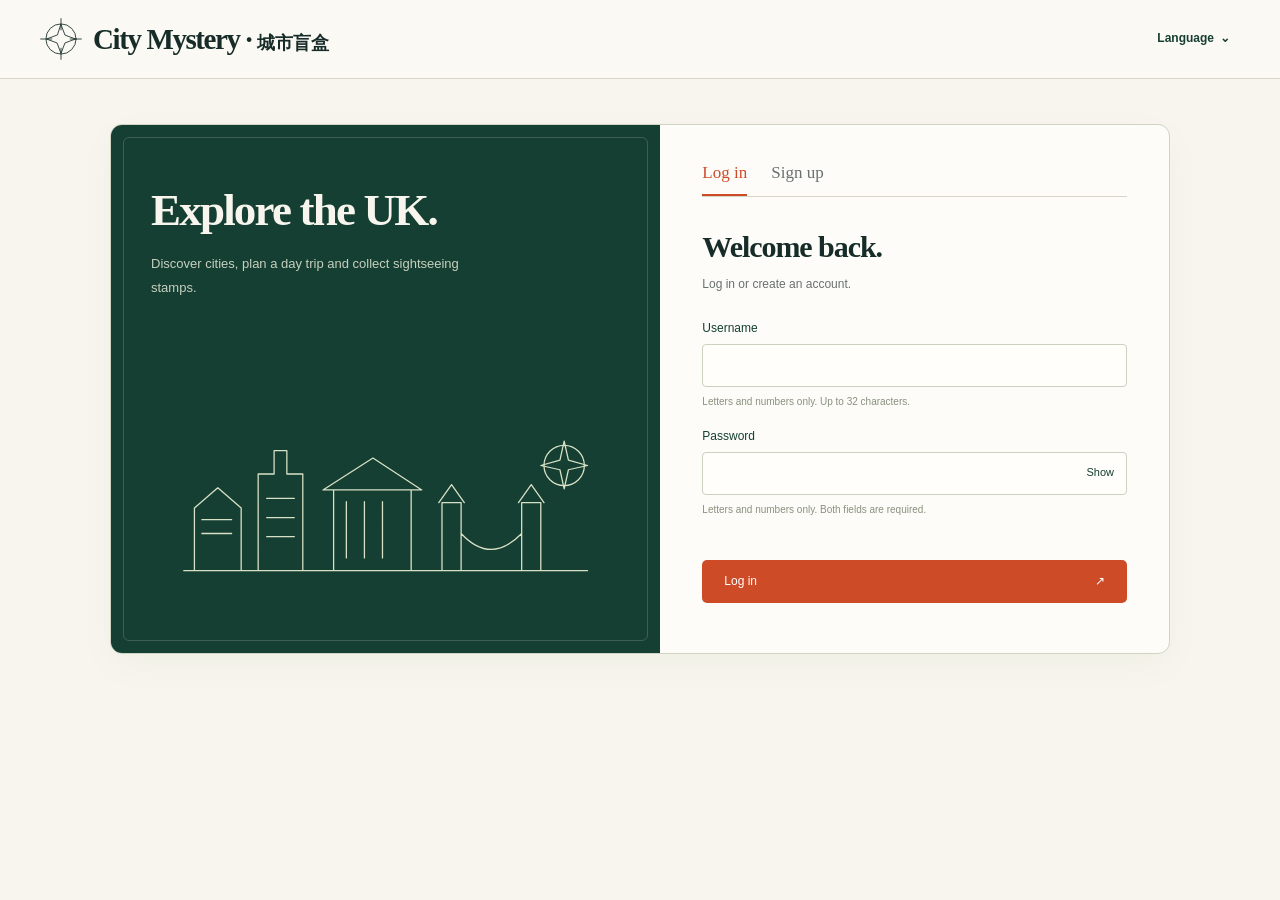
==== commit 1f0118d8: "Remove coursework labels from the login page" ====
--- a/public/login.html
+++ b/public/login.html
@@ -1,6 +1,6 @@
 <!doctype html>
 <html lang="en"><head><meta charset="utf-8"><meta name="viewport" content="width=device-width, initial-scale=1"><meta name="theme-color" content="#153f32"><title>Log in — City Mystery</title><link rel="icon" href="assets/favicon.svg" type="image/svg+xml"><link rel="stylesheet" href="css/styles.css"><link rel="stylesheet" href="css/compact.css"><link rel="stylesheet" href="css/account.css"><link rel="stylesheet" href="css/language.css"><script src="js/locale-zh.js" defer></script><script src="js/language.js" defer></script><script src="js/account.js" defer></script><script src="js/login.js" defer></script></head>
-<body><header class="site-header login-header"><div class="header-inner"><a class="brand" href="login.html" aria-label="City Mystery"><svg class="brand-compass" viewBox="0 0 64 64" aria-hidden="true"><circle cx="32" cy="32" r="23"/><path d="M32 1v17m0 28v17M1 32h17m28 0h17M32 10l6 16 16 6-16 6-6 16-6-16-16-6 16-6Z"/></svg><span><span class="brand-name"><span lang="en">City Mystery</span><span class="brand-separator" aria-hidden="true"> · </span><span class="brand-local" lang="zh-CN">城市盲盒</span></span></span></a><div class="team-mark"><span>UCL</span><span>200 ok</span></div></div></header>
+<body><header class="site-header login-header"><div class="header-inner"><a class="brand" href="login.html" aria-label="City Mystery"><svg class="brand-compass" viewBox="0 0 64 64" aria-hidden="true"><circle cx="32" cy="32" r="23"/><path d="M32 1v17m0 28v17M1 32h17m28 0h17M32 10l6 16 16 6-16 6-6 16-6-16-16-6 16-6Z"/></svg><span><span class="brand-name"><span lang="en">City Mystery</span><span class="brand-separator" aria-hidden="true"> · </span><span class="brand-local" lang="zh-CN">城市盲盒</span></span></span></a></div></header>
 <main class="login-shell"><section class="login-story"><div><h1>Explore the UK.</h1><p>Discover cities, plan a day trip and collect sightseeing stamps.</p></div><svg class="login-drawing" viewBox="0 0 400 160" aria-hidden="true"><path d="M10 139h380M20 139V80l22-19 22 19v59M27 91h28m-28 13h28M80 139V48h15V26h12v22h15v91m-34-68h26m-26 18h26m-26 18h26M151 139V63h73v76m-83-76 47-30 46 30Zm22 11v53m17-53v53m17-53v53M253 139V75h18v64m57 0V75h18v64m-96-64 12-17 12 17m51 0 12-17 12 17M271 104q28 30 57 0M277 139h45"/><circle cx="368" cy="40" r="19"/><path d="m368 17 4 18 18 5-18 4-4 18-4-18-18-4 18-5Z"/></svg></section>
 <section class="login-form-panel"><div class="auth-tabs" role="tablist" aria-label="Account access"><button type="button" role="tab" aria-selected="true" data-auth-mode="login">Log in</button><button type="button" role="tab" aria-selected="false" data-auth-mode="register">Sign up</button></div><h2 id="form-title">Welcome back.</h2><p class="login-intro">Log in or create an account.</p><form id="account-form"><label for="username">Username</label><input id="username" name="username" required pattern="[A-Za-z0-9]+" maxlength="32" autocomplete="username" autocapitalize="none" spellcheck="false" title="Use letters and numbers only"><p class="field-note">Letters and numbers only. Up to 32 characters.</p><label for="password">Password</label><div class="password-field"><input id="password" name="password" type="password" required pattern="[A-Za-z0-9]+" maxlength="128" autocomplete="current-password" title="Use letters and numbers only"><button id="toggle-password" type="button" aria-controls="password">Show</button></div><p class="field-note">Letters and numbers only. Both fields are required.</p><p id="login-error" class="login-error" role="alert"></p><button id="submit-account" type="submit" class="button button-primary login-submit"><span>Log in</span><span aria-hidden="true">↗</span></button></form></section></main>
-<footer class="site-footer content-width login-footer"><p>City Mystery · UCL · 200 ok</p></footer></body></html>
+</body></html>
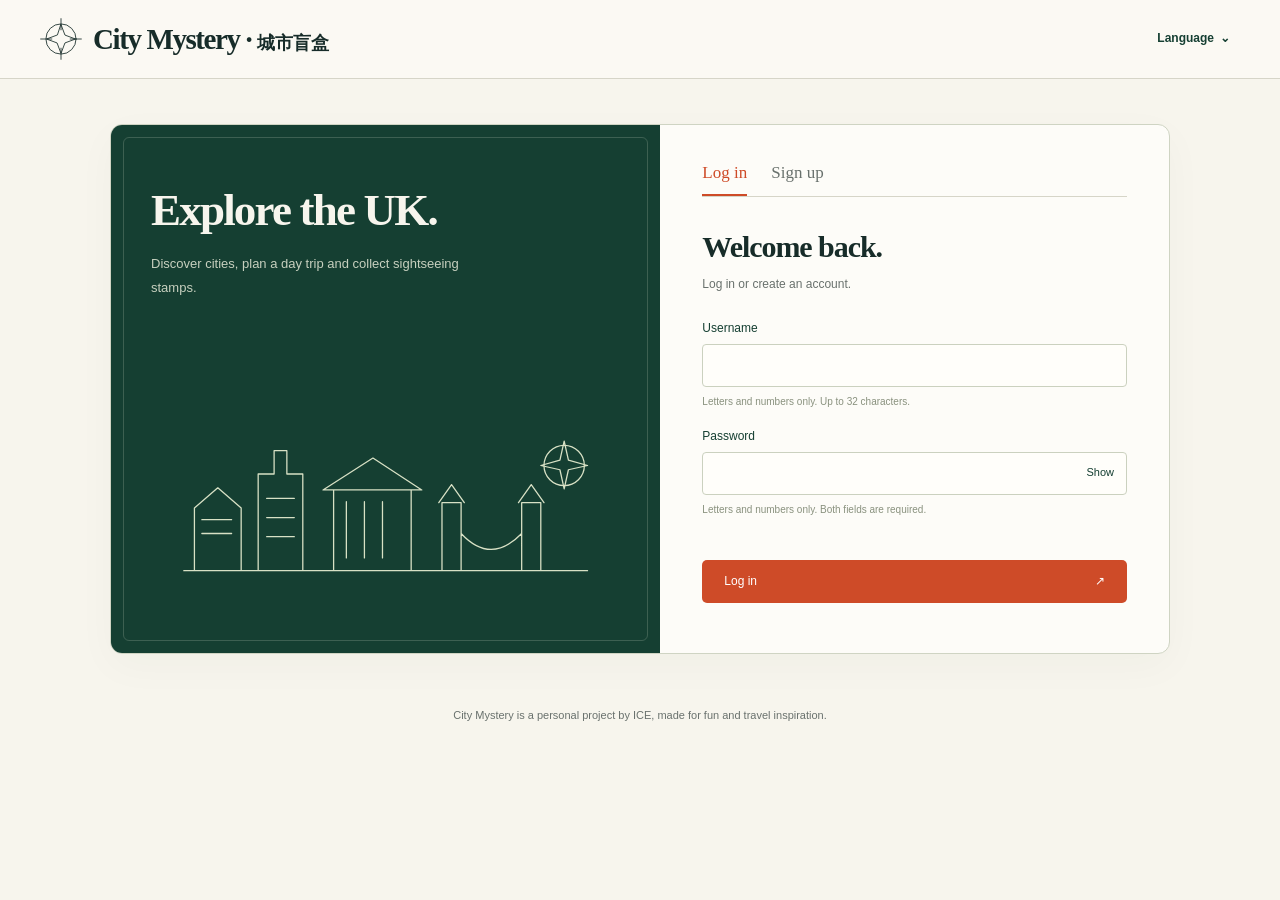
==== commit 0f8cddbd: "Add a bilingual personal project note" ====
--- a/public/login.html
+++ b/public/login.html
@@ -1,6 +1,7 @@
 <!doctype html>
-<html lang="en"><head><meta charset="utf-8"><meta name="viewport" content="width=device-width, initial-scale=1"><meta name="theme-color" content="#153f32"><title>Log in — City Mystery</title><link rel="icon" href="assets/favicon.svg" type="image/svg+xml"><link rel="stylesheet" href="css/styles.css"><link rel="stylesheet" href="css/compact.css"><link rel="stylesheet" href="css/account.css"><link rel="stylesheet" href="css/language.css"><script src="js/locale-zh.js" defer></script><script src="js/language.js" defer></script><script src="js/account.js" defer></script><script src="js/login.js" defer></script></head>
-<body><header class="site-header login-header"><div class="header-inner"><a class="brand" href="login.html" aria-label="City Mystery"><svg class="brand-compass" viewBox="0 0 64 64" aria-hidden="true"><circle cx="32" cy="32" r="23"/><path d="M32 1v17m0 28v17M1 32h17m28 0h17M32 10l6 16 16 6-16 6-6 16-6-16-16-6 16-6Z"/></svg><span><span class="brand-name"><span lang="en">City Mystery</span><span class="brand-separator" aria-hidden="true"> · </span><span class="brand-local" lang="zh-CN">城市盲盒</span></span></span></a></div></header>
+<html lang="en"><head><meta charset="utf-8"><meta name="viewport" content="width=device-width, initial-scale=1"><meta name="theme-color" content="#153f32"><title>Log in — City Mystery</title><link rel="icon" href="assets/favicon.svg" type="image/svg+xml"><link rel="stylesheet" href="css/styles.css?v=ab73e856698a"><link rel="stylesheet" href="css/compact.css"><link rel="stylesheet" href="css/account.css?v=f045e492f548"><link rel="stylesheet" href="css/language.css"><script src="js/locale-zh.js?v=da6fffa0e9a7" defer></script><script src="js/language.js?v=b759ccd0eb22" defer></script><script src="js/account.js?v=990deed80bbc" defer></script><script src="js/login.js" defer></script></head>
+<body><header class="site-header login-header"><div class="header-inner"><a class="brand" href="login.html" aria-label="City Mystery"><svg class="brand-compass" viewBox="0 0 64 64" aria-hidden="true"><circle cx="32" cy="32" r="23"/><path d="M32 1v17m0 28v17M1 32h17m28 0h17M32 10l6 16 16 6-16 6-6 16-6-16-16-6 16-6Z"/></svg><span><span class="brand-name"><span lang="en">City Mystery</span><span class="brand-separator" aria-hidden="true"> · </span><span class="brand-local" lang="zh-CN">城市盲盒</span></span></span></a><div class="header-actions"></div></div></header>
 <main class="login-shell"><section class="login-story"><div><h1>Explore the UK.</h1><p>Discover cities, plan a day trip and collect sightseeing stamps.</p></div><svg class="login-drawing" viewBox="0 0 400 160" aria-hidden="true"><path d="M10 139h380M20 139V80l22-19 22 19v59M27 91h28m-28 13h28M80 139V48h15V26h12v22h15v91m-34-68h26m-26 18h26m-26 18h26M151 139V63h73v76m-83-76 47-30 46 30Zm22 11v53m17-53v53m17-53v53M253 139V75h18v64m57 0V75h18v64m-96-64 12-17 12 17m51 0 12-17 12 17M271 104q28 30 57 0M277 139h45"/><circle cx="368" cy="40" r="19"/><path d="m368 17 4 18 18 5-18 4-4 18-4-18-18-4 18-5Z"/></svg></section>
 <section class="login-form-panel"><div class="auth-tabs" role="tablist" aria-label="Account access"><button type="button" role="tab" aria-selected="true" data-auth-mode="login">Log in</button><button type="button" role="tab" aria-selected="false" data-auth-mode="register">Sign up</button></div><h2 id="form-title">Welcome back.</h2><p class="login-intro">Log in or create an account.</p><form id="account-form"><label for="username">Username</label><input id="username" name="username" required pattern="[A-Za-z0-9]+" maxlength="32" autocomplete="username" autocapitalize="none" spellcheck="false" title="Use letters and numbers only"><p class="field-note">Letters and numbers only. Up to 32 characters.</p><label for="password">Password</label><div class="password-field"><input id="password" name="password" type="password" required pattern="[A-Za-z0-9]+" maxlength="128" autocomplete="current-password" title="Use letters and numbers only"><button id="toggle-password" type="button" aria-controls="password">Show</button></div><p class="field-note">Letters and numbers only. Both fields are required.</p><p id="login-error" class="login-error" role="alert"></p><button id="submit-account" type="submit" class="button button-primary login-submit"><span>Log in</span><span aria-hidden="true">↗</span></button></form></section></main>
+<footer class="site-footer content-width project-footer"><p class="project-note">City Mystery is a personal project by ICE, made for fun and travel inspiration.</p></footer>
 </body></html>
--- a/public/css/styles.css
+++ b/public/css/styles.css
@@ -1,7 +1,7 @@
 /* City Mystery · plain CSS, no framework. */
 :root{--paper:#f7f5ed;--paper-light:#fdfcf8;--ink:#172c29;--green:#153f32;--green-light:#e7ecdf;--orange:#ce4b28;--orange-dark:#aa3618;--muted:#69716d;--line:#d6d5c8;--serif:Georgia,'Times New Roman',serif;--sans:'Segoe UI',Arial,sans-serif;--ease:cubic-bezier(.2,.7,.2,1)}
 *{box-sizing:border-box}html{scroll-behavior:smooth}body{margin:0;background:var(--paper);color:var(--ink);font:15px/1.55 var(--sans);background-image:radial-gradient(rgba(88,80,49,.035) .6px,transparent .6px);background-size:6px 6px}button,a{-webkit-tap-highlight-color:transparent}button{font:inherit}button,a,input{touch-action:manipulation}button{cursor:pointer}button:disabled{cursor:not-allowed}a{color:inherit}button:focus-visible,a:focus-visible,[tabindex]:focus-visible{outline:3px solid #d68556;outline-offset:5px}button:disabled{opacity:.55}svg{display:block;fill:none;stroke:currentColor;stroke-width:1.5;stroke-linecap:round;stroke-linejoin:round}h1,h2,h3,p,figure{margin:0}h1,h2,h3{font-family:var(--serif);font-weight:600;letter-spacing:-.035em}button strong{font-family:var(--serif)}.content-width,.header-inner{width:min(1360px,calc(100% - 88px));margin-inline:auto}.sr-only{position:absolute;width:1px;height:1px;padding:0;margin:-1px;overflow:hidden;clip:rect(0,0,0,0);white-space:nowrap;border:0}[hidden]{display:none!important}.skip-link{position:fixed;left:20px;top:-80px;padding:12px 18px;background:var(--green);color:white;z-index:100}.skip-link:focus{top:12px}
-.site-header{border-bottom:1px solid var(--line);background:rgba(253,252,248,.65)}.header-inner{display:flex;align-items:center;justify-content:space-between;gap:30px;min-height:96px}.brand{display:flex;align-items:center;gap:15px;text-decoration:none;white-space:nowrap}.brand-compass{width:53px;height:53px;stroke-width:1.3}.compass-fill{fill:currentColor;stroke-width:.2}.brand-name{display:block;font:600 35px/1 var(--serif);letter-spacing:-1.4px}.site-nav{display:flex;align-items:center;gap:40px;margin-right:90px}.site-nav a{position:relative;display:block;text-decoration:none;font:18px/1.4 var(--serif);padding:12px 0}.site-nav a:hover{color:var(--orange)}.site-nav a[aria-current]{color:var(--orange)}.site-nav a[aria-current]:after{content:'';position:absolute;height:2px;background:var(--orange);bottom:3px;left:0;right:0}.team-mark{display:flex;flex-direction:column;text-align:center;min-width:52px;font:18px/1.5 var(--serif)}
+.site-header{border-bottom:1px solid var(--line);background:rgba(253,252,248,.65)}.header-inner{display:flex;align-items:center;justify-content:space-between;gap:30px;min-height:96px}.brand{display:flex;align-items:center;gap:15px;text-decoration:none;white-space:nowrap}.brand-compass{width:53px;height:53px;stroke-width:1.3}.compass-fill{fill:currentColor;stroke-width:.2}.brand-name{display:block;font:600 35px/1 var(--serif);letter-spacing:-1.4px}.site-nav{display:flex;align-items:center;gap:40px;margin-right:90px}.site-nav a{position:relative;display:block;text-decoration:none;font:18px/1.4 var(--serif);padding:12px 0}.site-nav a:hover{color:var(--orange)}.site-nav a[aria-current]{color:var(--orange)}.site-nav a[aria-current]:after{content:'';position:absolute;height:2px;background:var(--orange);bottom:3px;left:0;right:0}
 .hero{display:grid;grid-template-columns:1fr 1.2fr;align-items:center;gap:50px;padding-block:36px}.eyebrow{font-size:11px;font-weight:600;letter-spacing:2.5px;text-transform:uppercase;color:#557052}.hero h1{font-size:clamp(48px,5.1vw,76px);line-height:1.04;letter-spacing:-3.2px;margin:15px 0 20px}.hero-description{font-size:17px;line-height:1.7;color:#56605d;max-width:470px}.hero-note{margin-top:23px;font-size:12px;color:#7b8075;display:flex;align-items:center;gap:8px}.small-star{font-size:21px;color:var(--orange)}.slideshow{position:relative;padding:7px 7px 31px;border:1px solid var(--line);border-radius:10px;background:#f1efe5;min-width:0}.slides{position:relative;aspect-ratio:1.93;overflow:hidden;border-radius:5px}.slide{position:absolute;inset:0;opacity:0;visibility:hidden;transition:opacity .9s ease,visibility .9s}.slide.is-active{opacity:1;visibility:visible;z-index:1}.slide img{width:100%;height:100%;object-fit:cover;display:block}.slide[data-slide="2"] img{object-position:center 43%}.slide figcaption{position:absolute;bottom:14px;left:17px;background:rgba(22,40,33,.75);color:#fff;padding:5px 10px;border-radius:3px;font:10px/1.5 var(--sans);letter-spacing:1.8px;text-transform:uppercase;backdrop-filter:blur(5px)}.carousel-controls{position:absolute;bottom:0;left:7px;right:7px;height:31px;display:flex;justify-content:center;align-items:center;gap:16px}.carousel-arrow,.carousel-pause{border:0;background:none;color:var(--green);padding:0 4px;min-width:27px;min-height:28px;font-size:16px}.carousel-pause{position:absolute;right:4px;font-size:12px}.carousel-dots{display:flex;align-items:center;gap:9px}.dot{border:0;border-radius:20px;width:6px;height:6px;padding:0;background:#aeb4a3;position:relative}.dot:after{content:'';position:absolute;inset:-10px}.dot.is-active{width:21px;background:var(--green)}
 .how-band{border-block:1px solid var(--line);background:rgba(255,255,255,.3)}.how-it-works{list-style:none;padding-block:23px;padding-left:0;display:grid;grid-template-columns:1fr 1.12fr 1fr}.how-it-works li{display:flex;align-items:center;gap:17px;padding-inline:25px;border-left:1px solid var(--line)}.how-it-works li:first-child{padding-left:0;border:0}.how-it-works li:last-child{padding-right:0}.step-number{width:39px;height:39px;flex:none;border:1px solid var(--orange);border-radius:50%;display:grid;place-items:center;font:19px/1 var(--serif);color:var(--orange)}.how-it-works svg{width:27px;height:31px;color:var(--orange);flex:none;stroke-width:1.2}.how-it-works h2{font-size:19px;letter-spacing:-.4px}.how-it-works p{font-size:12px;color:var(--muted);margin-top:3px}
 .pace-section{padding-block:28px 32px}.section-heading{display:flex;align-items:center;gap:10px}.section-heading h2{font-size:34px;line-height:1.25}.section-compass{font:37px/1 var(--serif);font-weight:400;color:var(--orange)}.mode-options{display:grid;grid-template-columns:1fr 1fr;gap:16px;margin-top:19px}.mode-option{position:relative;display:flex;align-items:center;gap:18px;border:1px solid #cfcec2;border-radius:7px;padding:20px 23px;background:rgba(255,255,255,.4);color:var(--ink);text-align:left;transition:background .25s,border-color .25s,transform .25s}.mode-option:hover{border-color:#758574;transform:translateY(-2px)}.mode-icon{width:35px;color:#657663;flex:none}.mode-icon svg{width:35px;height:35px;stroke-width:1.3}.mode-text{display:flex;flex-direction:column;gap:4px}.mode-text strong{font-size:26px;line-height:1.1;letter-spacing:-.6px}.mode-text>span{font-size:12px;color:var(--muted)}.mode-count{margin-left:auto;font-size:11px;white-space:nowrap;border:1px solid var(--line);padding:5px 9px;border-radius:4px;color:#556151}.mode-count span{padding-inline:3px;color:#8e9586}.radio-mark{width:22px;height:22px;border:1.4px solid #9aa297;border-radius:50%;display:grid;place-items:center;font-size:13px;flex:none;color:transparent}.mode-option.is-selected{background:var(--green);color:white;border-color:var(--green);box-shadow:inset 0 0 0 3px #ffffff06}.is-selected .mode-icon{color:#ced6be}.is-selected .mode-text>span{color:#d2dccc}.is-selected .mode-count{border-color:#ffffff30;color:#e7eadb}.is-selected .radio-mark{background:#f0f3e8;border-color:#f0f3e8;color:var(--green)}
@@ -9,8 +9,8 @@
 dialog{width:min(680px,calc(100% - 32px));max-height:85vh;padding:35px;border:1px solid var(--line);border-radius:10px;background:var(--paper-light);color:var(--ink);box-shadow:0 20px 100px #14291e30}dialog::backdrop{background:#14281f70;backdrop-filter:blur(3px)}dialog h2{font-size:32px;margin:10px 0 20px}dialog h3{font-size:20px;margin:25px 0 10px}dialog p{font-size:12px;color:#64705e;margin-top:12px}dialog .eyebrow{font-size:9px}.dialog-close{position:absolute;top:14px;right:17px;border:0;background:none;color:#65735d;font-size:27px;line-height:1}.credit-entry{font-size:11px;margin:12px 0;line-height:1.8;color:#6b7665}.credit-entry a{color:var(--green)}.place-credit-city{display:block;margin-top:15px;font:600 17px var(--serif)}.place-credit-list{display:flex;flex-wrap:wrap;gap:4px 14px;list-style:none;margin:9px 0;padding:0;font-size:10px}.toast{position:fixed;bottom:24px;left:50%;transform:translateX(-50%);background:var(--green);color:white;box-shadow:0 5px 20px #0002;border-radius:6px;padding:12px 22px;font-size:12px;z-index:10;max-width:calc(100vw - 32px)}
 @media(min-width:1550px){.hero h1{font-size:78px}.hero{padding-block:45px}.flip-card{height:295px}.city-card{height:649px}.card-reveal h4{font-size:21px}.place-description{font-size:12px}.food-card .place-description{font-size:11px}.food-card .food-title{font-size:20px}}
 @media(max-width:1190px){.content-width,.header-inner{width:calc(100% - 56px)}.site-nav{margin-right:0;gap:27px}.brand-name{font-size:30px}.brand-compass{width:45px;height:45px}.hero{gap:30px}.hero h1{letter-spacing:-2px}.hero-description{font-size:15px}.hero-note{font-size:10px}.how-it-works{grid-template-columns:1fr 1.1fr 1fr}.how-it-works li{gap:11px;padding-inline:17px}.how-it-works svg{display:none}.how-it-works h2{font-size:17px}.how-it-works p{font-size:10px}.mode-option{padding:18px;gap:13px}.mode-count{font-size:9px}.mode-text strong{font-size:24px}.mode-text>span{font-size:11px}.mode-icon{display:none}.section-heading h2{font-size:31px}.card-board{grid-template-columns:minmax(235px,.95fr) minmax(0,2.4fr);gap:17px}.small-card-grid{gap:10px}.flip-card{height:298px}.city-card{height:655px}.card-reveal{padding:13px}.place-title-row{margin-top:12px;gap:6px}.card-reveal h4{font-size:18px}.place-glyph{width:24px;height:24px}.food-card .card-reveal{padding:12px}.food-card .food-title{font-size:17px}.row-kicker{font-size:9px}.city-column .tiny-note{display:none}.card-mystery{padding:17px 12px}.mystery-copy{font-size:10px}.card-mystery h4{font-size:18px}.city-card .city-info h4{font-size:36px}.city-info{padding:22px 15px 14px}}
-@media(max-width:900px){.header-inner{gap:18px;min-height:85px}.brand{gap:10px}.brand-name{font-size:27px}.brand-compass{width:39px;height:39px}.site-nav{gap:22px}.site-nav a{font-size:15px}.team-mark{font-size:15px;min-width:40px}.hero{gap:23px}.hero h1{font-size:50px}.hero-note{display:none}.hero-description{font-size:14px;line-height:1.6}.eyebrow{font-size:9px}.slides{aspect-ratio:1.5}.mode-options{gap:12px}.mode-option{padding:17px 15px;gap:10px}.mode-text strong{font-size:23px}.mode-text>span{font-size:10px}.mode-count{display:none}.radio-mark{margin-left:auto}.trip-recipe{font-size:10px}.card-board{grid-template-columns:minmax(200px,.9fr) minmax(0,2fr);gap:16px}.small-card-grid{grid-template-columns:repeat(3,minmax(0,1fr));gap:8px}.card-reveal h4{font-size:16px}.card-reveal .food-title{font-size:15px}.place-glyph{display:none}.place-description{font-size:10px}.source-link{font-size:9px}.draw-again{font-size:9px}.card-reveal{padding:11px}.food-card .card-reveal{padding:10px}.flip-card{height:315px}.city-card{height:689px}.city-photo{height:47%}.city-card .card-mystery h4{font-size:30px}.card-mystery h4{font-size:16px}.mystery-icon{width:34px;height:34px}.card-label{font-size:8px;letter-spacing:1px}.mystery-copy{font-size:9px}.reveal-prompt{font-size:10px;gap:3px}.city-card .card-mystery{padding:25px 17px}.city-card .reveal-prompt{padding:11px 15px}.city-card .city-info h4{font-size:33px}.city-status{font-size:9px}.city-info .card-actions{align-items:start;gap:10px;flex-direction:column}.city-info .draw-again{font-size:10px}.card-reveal .place-address{font-size:9px}.nearby-note{font-size:8px}.city-tagline{font-size:15px}.city-description{font-size:11px}.how-it-works h2{font-size:16px}.how-it-works p{font-size:9px}.step-number{width:32px;height:32px;font-size:16px}}
-@media(max-width:700px){.content-width,.header-inner{width:calc(100% - 36px)}.header-inner{position:relative;min-height:110px;align-items:flex-start;padding-top:18px}.brand-name{font-size:28px}.team-mark{font-size:14px}.site-nav{position:absolute;bottom:0;left:0;right:0;justify-content:center;gap:35px}.site-nav a{font-size:14px;padding:9px 0 11px}.site-nav a[aria-current]:after{bottom:5px}.hero{grid-template-columns:1fr;padding-block:27px;gap:24px}.hero h1{font-size:55px;margin:12px 0 14px;letter-spacing:-2.4px}.hero-description{max-width:490px;font-size:14px}.hero-note{display:flex;margin-top:14px}.slideshow{padding:5px 5px 29px}.slides{aspect-ratio:1.95}.slide figcaption{font-size:8px;bottom:10px;left:10px}.eyebrow{font-size:9px;letter-spacing:2px}.how-it-works{padding-block:17px;grid-template-columns:repeat(3,1fr)}.how-it-works li{padding-inline:12px;display:block}.how-it-works .step-number{width:27px;height:27px;margin-bottom:9px;font-size:14px}.how-it-works h2{font-size:15px;line-height:1.2}.how-it-works p{font-size:9px;line-height:1.5;margin-top:6px;max-width:120px}.pace-section{padding-block:25px}.section-heading h2{font-size:29px;line-height:1.15}.section-compass{font-size:30px}.section-heading{gap:8px}.mode-options{margin-top:18px;gap:10px}.mode-option{padding:15px 12px;align-items:flex-start;min-height:106px;gap:6px}.mode-text strong{font-size:22px}.mode-text>span{font-size:9px;line-height:1.5;margin-top:3px;max-width:120px}.radio-mark{width:18px;height:18px;font-size:10px;margin-top:3px}.adventure-section{padding-top:24px}.adventure-heading{display:block;margin-bottom:23px}.section-intro{margin-left:38px;font-size:11px;margin-top:8px}.trip-recipe{display:inline-block;margin-top:14px;margin-left:38px;font-size:10px;padding:5px 10px}.card-board{display:block}.city-column{margin-bottom:27px}.city-column .row-heading{margin-bottom:10px}.city-column .tiny-note{display:block}.city-card{height:380px;max-width:100%}.city-card .card-mystery{padding:22px;flex-direction:column}.city-card .mystery-center{flex-direction:row;gap:15px;text-align:left;width:100%;justify-content:center}.city-mystery-art{width:145px;flex:none;margin-bottom:0}.city-card .card-mystery h4{font-size:31px;max-width:150px}.city-card .mystery-copy{max-width:160px;font-size:11px;margin-top:11px}.city-card .reveal-prompt{padding:10px 21px;margin-bottom:0}.city-bottomline{margin-top:10px;font-size:8px}.city-topline{font-size:8px}.city-card .card-reveal{display:grid;grid-template-columns:46% 54%;padding:6px}.city-photo{height:100%;min-height:0}.city-info{padding:20px 15px}.city-card .city-info h4{font-size:33px;margin-top:7px}.country-label{font-size:9px}.city-tagline{font-size:14px}.city-description{font-size:11px}.city-info .card-actions{flex-direction:column;padding-top:13px;gap:7px}.city-photo .city-photo-label{left:9px;top:10px;font-size:8px}.small-card-grid{gap:9px}.flip-card:not(.city-card){height:285px}.card-mystery{padding:16px 10px}.card-label{font-size:7px}.card-mystery h4{font-size:16px;letter-spacing:-.4px}.mystery-copy{font-size:9px}.card-reveal h4,.card-reveal .food-title{font-size:15px;letter-spacing:-.5px;line-height:1.15}.place-title-row{margin-top:14px}.place-description{font-size:9px;line-height:1.5}.food-card .place-description{font-size:9px}.card-reveal .place-address,.food-card .place-address{font-size:8px;gap:3px;margin-top:8px}.place-address svg{width:10px;height:11px}.card-reveal{padding:10px}.food-card .card-reveal{padding:9px}.food-tag{font-size:7px;line-height:1.3}.nearby-note{font-size:7px}.source-link{font-size:8px}.card-actions{gap:3px;padding-top:8px}.draw-again{font-size:8px;gap:2px}.draw-again svg{width:10px}.food-row-heading{margin-top:22px}.row-heading h3{font-size:20px}.tiny-note{font-size:9px}.trip-bottom-bar{flex-direction:column;gap:16px;align-items:stretch;margin-top:24px;padding-top:20px}.trip-bottom-bar>p{font-size:11px}.build-action{text-align:center}.build-button{width:100%;justify-content:space-between;padding:13px 18px}.build-action>span{font-size:9px}.selection-note{font-size:9px;text-align:center;margin-top:15px}.site-footer{font-size:9px;align-items:center;gap:12px;padding-bottom:20px;margin-top:10px}.site-footer p>span{margin-inline:4px}.text-button{font-size:9px}.blank-page{min-height:calc(100vh - 111px)}dialog{padding:29px 23px}dialog h2{font-size:29px}}
+@media(max-width:900px){.header-inner{gap:18px;min-height:85px}.brand{gap:10px}.brand-name{font-size:27px}.brand-compass{width:39px;height:39px}.site-nav{gap:22px}.site-nav a{font-size:15px}.hero{gap:23px}.hero h1{font-size:50px}.hero-note{display:none}.hero-description{font-size:14px;line-height:1.6}.eyebrow{font-size:9px}.slides{aspect-ratio:1.5}.mode-options{gap:12px}.mode-option{padding:17px 15px;gap:10px}.mode-text strong{font-size:23px}.mode-text>span{font-size:10px}.mode-count{display:none}.radio-mark{margin-left:auto}.trip-recipe{font-size:10px}.card-board{grid-template-columns:minmax(200px,.9fr) minmax(0,2fr);gap:16px}.small-card-grid{grid-template-columns:repeat(3,minmax(0,1fr));gap:8px}.card-reveal h4{font-size:16px}.card-reveal .food-title{font-size:15px}.place-glyph{display:none}.place-description{font-size:10px}.source-link{font-size:9px}.draw-again{font-size:9px}.card-reveal{padding:11px}.food-card .card-reveal{padding:10px}.flip-card{height:315px}.city-card{height:689px}.city-photo{height:47%}.city-card .card-mystery h4{font-size:30px}.card-mystery h4{font-size:16px}.mystery-icon{width:34px;height:34px}.card-label{font-size:8px;letter-spacing:1px}.mystery-copy{font-size:9px}.reveal-prompt{font-size:10px;gap:3px}.city-card .card-mystery{padding:25px 17px}.city-card .reveal-prompt{padding:11px 15px}.city-card .city-info h4{font-size:33px}.city-status{font-size:9px}.city-info .card-actions{align-items:start;gap:10px;flex-direction:column}.city-info .draw-again{font-size:10px}.card-reveal .place-address{font-size:9px}.nearby-note{font-size:8px}.city-tagline{font-size:15px}.city-description{font-size:11px}.how-it-works h2{font-size:16px}.how-it-works p{font-size:9px}.step-number{width:32px;height:32px;font-size:16px}}
+@media(max-width:700px){.content-width,.header-inner{width:calc(100% - 36px)}.header-inner{position:relative;min-height:110px;align-items:flex-start;padding-top:18px}.brand-name{font-size:28px}.site-nav{position:absolute;bottom:0;left:0;right:0;justify-content:center;gap:35px}.site-nav a{font-size:14px;padding:9px 0 11px}.site-nav a[aria-current]:after{bottom:5px}.hero{grid-template-columns:1fr;padding-block:27px;gap:24px}.hero h1{font-size:55px;margin:12px 0 14px;letter-spacing:-2.4px}.hero-description{max-width:490px;font-size:14px}.hero-note{display:flex;margin-top:14px}.slideshow{padding:5px 5px 29px}.slides{aspect-ratio:1.95}.slide figcaption{font-size:8px;bottom:10px;left:10px}.eyebrow{font-size:9px;letter-spacing:2px}.how-it-works{padding-block:17px;grid-template-columns:repeat(3,1fr)}.how-it-works li{padding-inline:12px;display:block}.how-it-works .step-number{width:27px;height:27px;margin-bottom:9px;font-size:14px}.how-it-works h2{font-size:15px;line-height:1.2}.how-it-works p{font-size:9px;line-height:1.5;margin-top:6px;max-width:120px}.pace-section{padding-block:25px}.section-heading h2{font-size:29px;line-height:1.15}.section-compass{font-size:30px}.section-heading{gap:8px}.mode-options{margin-top:18px;gap:10px}.mode-option{padding:15px 12px;align-items:flex-start;min-height:106px;gap:6px}.mode-text strong{font-size:22px}.mode-text>span{font-size:9px;line-height:1.5;margin-top:3px;max-width:120px}.radio-mark{width:18px;height:18px;font-size:10px;margin-top:3px}.adventure-section{padding-top:24px}.adventure-heading{display:block;margin-bottom:23px}.section-intro{margin-left:38px;font-size:11px;margin-top:8px}.trip-recipe{display:inline-block;margin-top:14px;margin-left:38px;font-size:10px;padding:5px 10px}.card-board{display:block}.city-column{margin-bottom:27px}.city-column .row-heading{margin-bottom:10px}.city-column .tiny-note{display:block}.city-card{height:380px;max-width:100%}.city-card .card-mystery{padding:22px;flex-direction:column}.city-card .mystery-center{flex-direction:row;gap:15px;text-align:left;width:100%;justify-content:center}.city-mystery-art{width:145px;flex:none;margin-bottom:0}.city-card .card-mystery h4{font-size:31px;max-width:150px}.city-card .mystery-copy{max-width:160px;font-size:11px;margin-top:11px}.city-card .reveal-prompt{padding:10px 21px;margin-bottom:0}.city-bottomline{margin-top:10px;font-size:8px}.city-topline{font-size:8px}.city-card .card-reveal{display:grid;grid-template-columns:46% 54%;padding:6px}.city-photo{height:100%;min-height:0}.city-info{padding:20px 15px}.city-card .city-info h4{font-size:33px;margin-top:7px}.country-label{font-size:9px}.city-tagline{font-size:14px}.city-description{font-size:11px}.city-info .card-actions{flex-direction:column;padding-top:13px;gap:7px}.city-photo .city-photo-label{left:9px;top:10px;font-size:8px}.small-card-grid{gap:9px}.flip-card:not(.city-card){height:285px}.card-mystery{padding:16px 10px}.card-label{font-size:7px}.card-mystery h4{font-size:16px;letter-spacing:-.4px}.mystery-copy{font-size:9px}.card-reveal h4,.card-reveal .food-title{font-size:15px;letter-spacing:-.5px;line-height:1.15}.place-title-row{margin-top:14px}.place-description{font-size:9px;line-height:1.5}.food-card .place-description{font-size:9px}.card-reveal .place-address,.food-card .place-address{font-size:8px;gap:3px;margin-top:8px}.place-address svg{width:10px;height:11px}.card-reveal{padding:10px}.food-card .card-reveal{padding:9px}.food-tag{font-size:7px;line-height:1.3}.nearby-note{font-size:7px}.source-link{font-size:8px}.card-actions{gap:3px;padding-top:8px}.draw-again{font-size:8px;gap:2px}.draw-again svg{width:10px}.food-row-heading{margin-top:22px}.row-heading h3{font-size:20px}.tiny-note{font-size:9px}.trip-bottom-bar{flex-direction:column;gap:16px;align-items:stretch;margin-top:24px;padding-top:20px}.trip-bottom-bar>p{font-size:11px}.build-action{text-align:center}.build-button{width:100%;justify-content:space-between;padding:13px 18px}.build-action>span{font-size:9px}.selection-note{font-size:9px;text-align:center;margin-top:15px}.site-footer{font-size:9px;align-items:center;gap:12px;padding-bottom:20px;margin-top:10px}.site-footer p>span{margin-inline:4px}.text-button{font-size:9px}.blank-page{min-height:calc(100vh - 111px)}dialog{padding:29px 23px}dialog h2{font-size:29px}}
 @media(max-width:390px){.content-width,.header-inner{width:calc(100% - 28px)}.hero h1{font-size:48px}.brand-name{font-size:25px}.brand-compass{width:35px;height:35px}.site-nav{gap:28px}.section-heading h2{font-size:26px}.mode-text strong{font-size:20px}.mode-option{padding:13px 10px}.small-card-grid{gap:6px}.card-reveal{padding:8px}.food-card .card-reveal{padding:8px}.card-reveal h4,.card-reveal .food-title{font-size:14px}.card-mystery h4{font-size:14px}.mystery-copy{font-size:8px}.reveal-prompt{font-size:9px}.card-mystery{padding:16px 8px}.card-actions{flex-wrap:wrap}.city-card .mystery-center{gap:7px}.city-mystery-art{width:128px}.city-card .card-mystery h4{font-size:29px}.city-card .city-info h4{font-size:28px}.city-tagline{font-size:13px}.city-description{font-size:10px}.city-info{padding:18px 12px}.flip-card:not(.city-card){height:300px}}
 @media(max-width:600px){.small-card-grid{grid-template-columns:repeat(2,minmax(0,1fr));gap:12px}.small-card-grid .flip-card:last-child{grid-column:1/-1;height:235px}.flip-card:not(.city-card){height:310px}.food-card:not(.city-card){height:335px}.card-reveal{padding:15px}.food-card .card-reveal{padding:15px}.card-reveal h4,.card-reveal .food-title{font-size:19px;letter-spacing:-.4px}.card-reveal .place-description,.food-card .place-description{font-size:11px;line-height:1.6}.card-reveal .place-address,.food-card .place-address{font-size:10px;margin-top:11px}.card-reveal .food-tag{font-size:8px}.nearby-note{font-size:9px}.draw-again{font-size:10px}.source-link{font-size:9px}.card-label{font-size:9px}.card-actions{flex-wrap:nowrap;gap:8px}.card-mystery{padding:20px 14px}.card-mystery h4{font-size:19px}.mystery-copy{font-size:11px}.reveal-prompt{font-size:11px}.small-card-grid .flip-card:last-child .place-description{max-width:300px}.small-card-grid .flip-card:last-child .place-title-row{margin-top:10px}.small-card-grid .flip-card:last-child .card-mystery .mystery-center{gap:9px}.small-card-grid .flip-card:last-child .mystery-icon{width:30px;height:30px}}
 @media(max-width:700px){.mode-option{flex-wrap:wrap;min-height:132px;align-content:flex-start}.mode-count{display:block;order:3;margin-left:0;margin-top:9px;font-size:8px;padding:4px 6px}.mode-text{padding-right:15px}.radio-mark{position:absolute;right:12px;top:14px}}
@@ -69,3 +69,16 @@
   .card-reveal.has-photo .place-description,
   .food-card .card-reveal.has-photo .place-description { font-size: 11px; }
 }
+.site-footer.project-footer {
+  display: grid;
+  justify-content: stretch;
+  gap: 8px;
+}
+.project-footer .text-button { justify-self: end; }
+.project-footer .project-note {
+  margin: 0;
+  text-align: center;
+  font-size: 11px;
+  line-height: 1.55;
+  color: var(--muted);
+}
--- a/public/css/compact.css
+++ b/public/css/compact.css
@@ -5,7 +5,7 @@
   .brand{gap:11px}.brand-compass{width:42px;height:42px}
   .brand-name{font-size:29px}
   .site-nav{gap:30px;margin-right:45px}.site-nav a{font-size:16px;padding:9px 0}
-  .team-mark{font-size:15px}
+
   .hero,.trip-hero{padding-block:22px;gap:36px;grid-template-columns:1fr 1.1fr}
   .hero h1,.trip-hero h1{font-size:clamp(40px,3.8vw,53px);letter-spacing:-2px;line-height:1.05;margin:12px 0 14px}
   .hero-description,.trip-hero .hero-description{font-size:14px;line-height:1.65;max-width:410px}
--- a/public/css/account.css
+++ b/public/css/account.css
@@ -1,10 +1,10 @@
 .auth-pending main,.auth-pending .site-footer{visibility:hidden}
-.account-button{border:1px solid var(--line);border-radius:6px;background:var(--paper-light);color:var(--green);padding:8px 12px;min-width:70px;max-width:150px;cursor:pointer;font:12px/1.3 var(--sans);gap:3px;align-items:center}
+.account-button{display:flex;border:1px solid var(--line);border-radius:6px;background:var(--paper-light);color:var(--green);padding:8px 12px;min-width:70px;max-width:150px;cursor:pointer;font:12px/1.3 var(--sans);gap:3px;align-items:center}
 .account-button:hover{border-color:var(--green);background:#e9edde}.account-symbol{font-size:21px;line-height:1}.account-button-name{max-width:125px;overflow:hidden;text-overflow:ellipsis;white-space:nowrap}
 .account-dialog{width:min(390px,calc(100% - 36px));padding:34px;border:1px solid var(--line);border-radius:10px;background:var(--paper-light);color:var(--ink)}
 dialog::backdrop{background:#132c2960;backdrop-filter:blur(3px)}.account-dialog h2{font-size:32px;margin-top:9px}.account-details{margin:26px 0}.account-details dt{font-size:10px;letter-spacing:1.6px;text-transform:uppercase;color:var(--muted);margin-top:18px}.account-details dd{margin:6px 0 0;font-size:16px;overflow-wrap:anywhere}.logout-button{width:100%;justify-content:space-between;margin-top:9px}.account-error{font-size:12px;color:var(--orange)}
 .connection-error{text-align:center;padding:80px 24px;position:fixed;inset:74px 0 0;background:var(--paper);z-index:5}.connection-error h1{font-size:40px}.connection-error p{margin:20px}.connection-error a{text-decoration:none}
-.login-header .site-nav{display:none}.login-header .header-inner{min-height:78px}.login-header .team-mark{font-size:14px}
+.login-header .site-nav{display:none}.login-header .header-inner{min-height:78px}
 .login-shell{width:min(1060px,calc(100% - 64px));margin:45px auto;display:grid;grid-template-columns:1.08fr 1fr;min-height:530px;border:1px solid #cfd4c3;border-radius:12px;background:var(--paper-light);overflow:hidden;box-shadow:0 12px 40px #20362a08}
 .login-story{position:relative;background:var(--green);color:var(--paper);padding:43px 40px;display:flex;flex-direction:column;justify-content:space-between;overflow:hidden}.login-story:before{content:'';position:absolute;inset:12px;border:1px solid #e7edda30;border-radius:6px;pointer-events:none}.login-story .eyebrow{color:#b9c9a9;font-size:9px}.login-story h1{font-size:45px;line-height:1.07;margin:18px 0;letter-spacing:-1.8px}.login-story p:not(.eyebrow){font-size:13px;line-height:1.8;color:#c7d0bf;max-width:330px}.login-drawing{width:100%;height:170px;margin:25px 0 17px;color:#d8e1c5;stroke-width:1.2}.login-caption{font-size:9px;letter-spacing:2px;color:#adbd9c}.login-form-panel{padding:38px 42px}.auth-tabs{display:flex;gap:24px;border-bottom:1px solid var(--line);margin-bottom:32px}.auth-tabs button{border:0;border-bottom:2px solid transparent;background:none;color:var(--muted);padding:0 0 11px;font:17px var(--serif)}.auth-tabs button[aria-selected=true]{border-color:var(--orange);color:var(--orange)}.login-form-panel h2{font-size:30px;line-height:1.2;margin-bottom:10px}.login-intro{font-size:12px;color:var(--muted);margin-bottom:25px}.login-form-panel label{display:block;font-size:12px;color:var(--green);margin:17px 0 7px}.login-form-panel input{width:100%;height:43px;border:1px solid #cbd1bf;border-radius:4px;background:#fffefa;padding:10px 12px;font:14px var(--sans);color:var(--ink)}.login-form-panel input:focus{outline:2px solid #9eb393;outline-offset:2px}.field-note{font-size:10px;color:#89917e;margin-top:7px}.password-field{position:relative}.password-field input{padding-right:60px}.password-field button{position:absolute;right:10px;top:11px;border:0;background:none;font:11px var(--sans);color:var(--green);padding:3px}.login-error{font-size:12px;color:var(--orange);min-height:21px;margin-top:13px}.login-submit{width:100%;justify-content:space-between;margin-top:8px;min-height:43px}.login-bottom{font:italic 13px var(--serif);color:#809072;margin-top:22px}.login-footer{justify-content:center;border:0;font-size:10px}.login-footer p{color:#7a8670}
 .complete-trip-box{border-top:1px solid var(--line);margin-top:17px;padding:17px 5px 3px}.complete-trip-box p{font-size:11px;color:var(--muted);margin-bottom:12px}.complete-trip-box .button{width:100%;justify-content:space-between}.complete-trip-box a{display:block;text-align:center;font-size:11px;color:var(--green);margin-top:12px;text-underline-offset:3px}.complete-trip-box .complete-status{margin:10px 0 0;color:var(--orange)}
